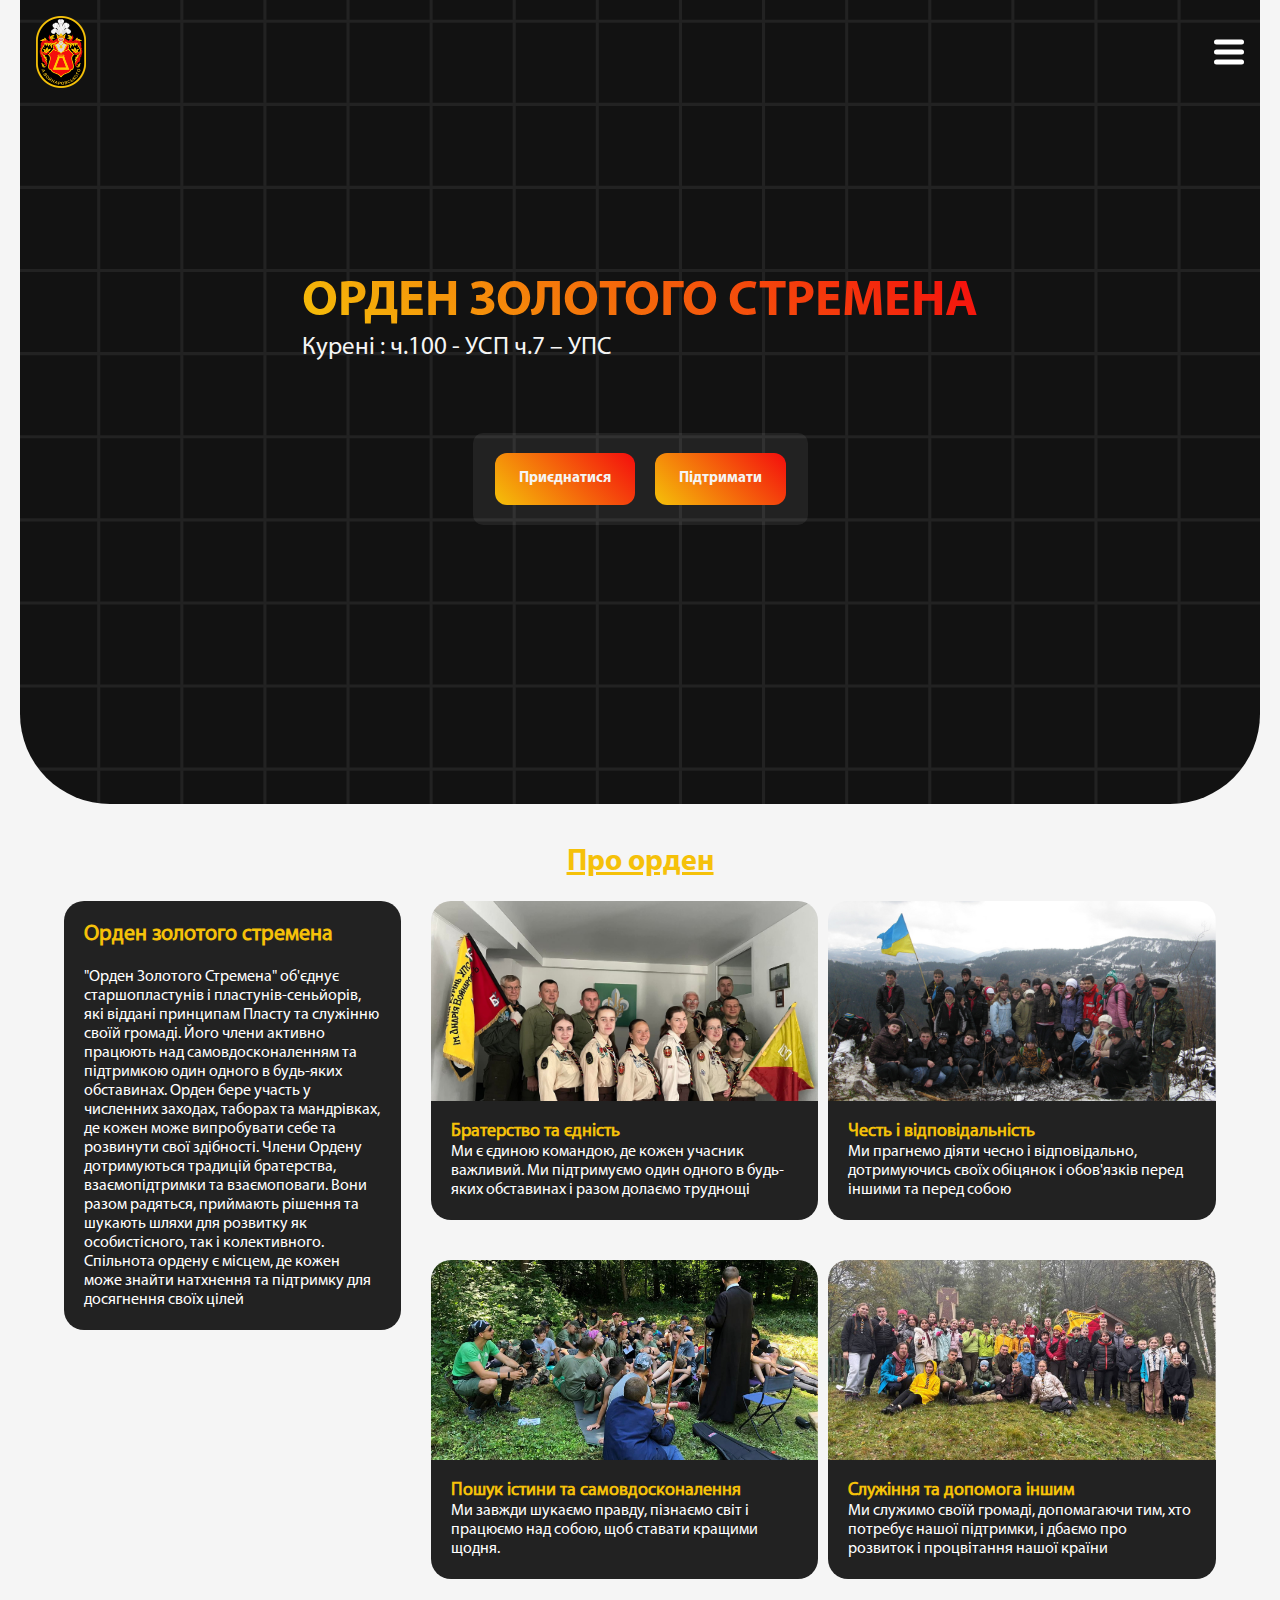
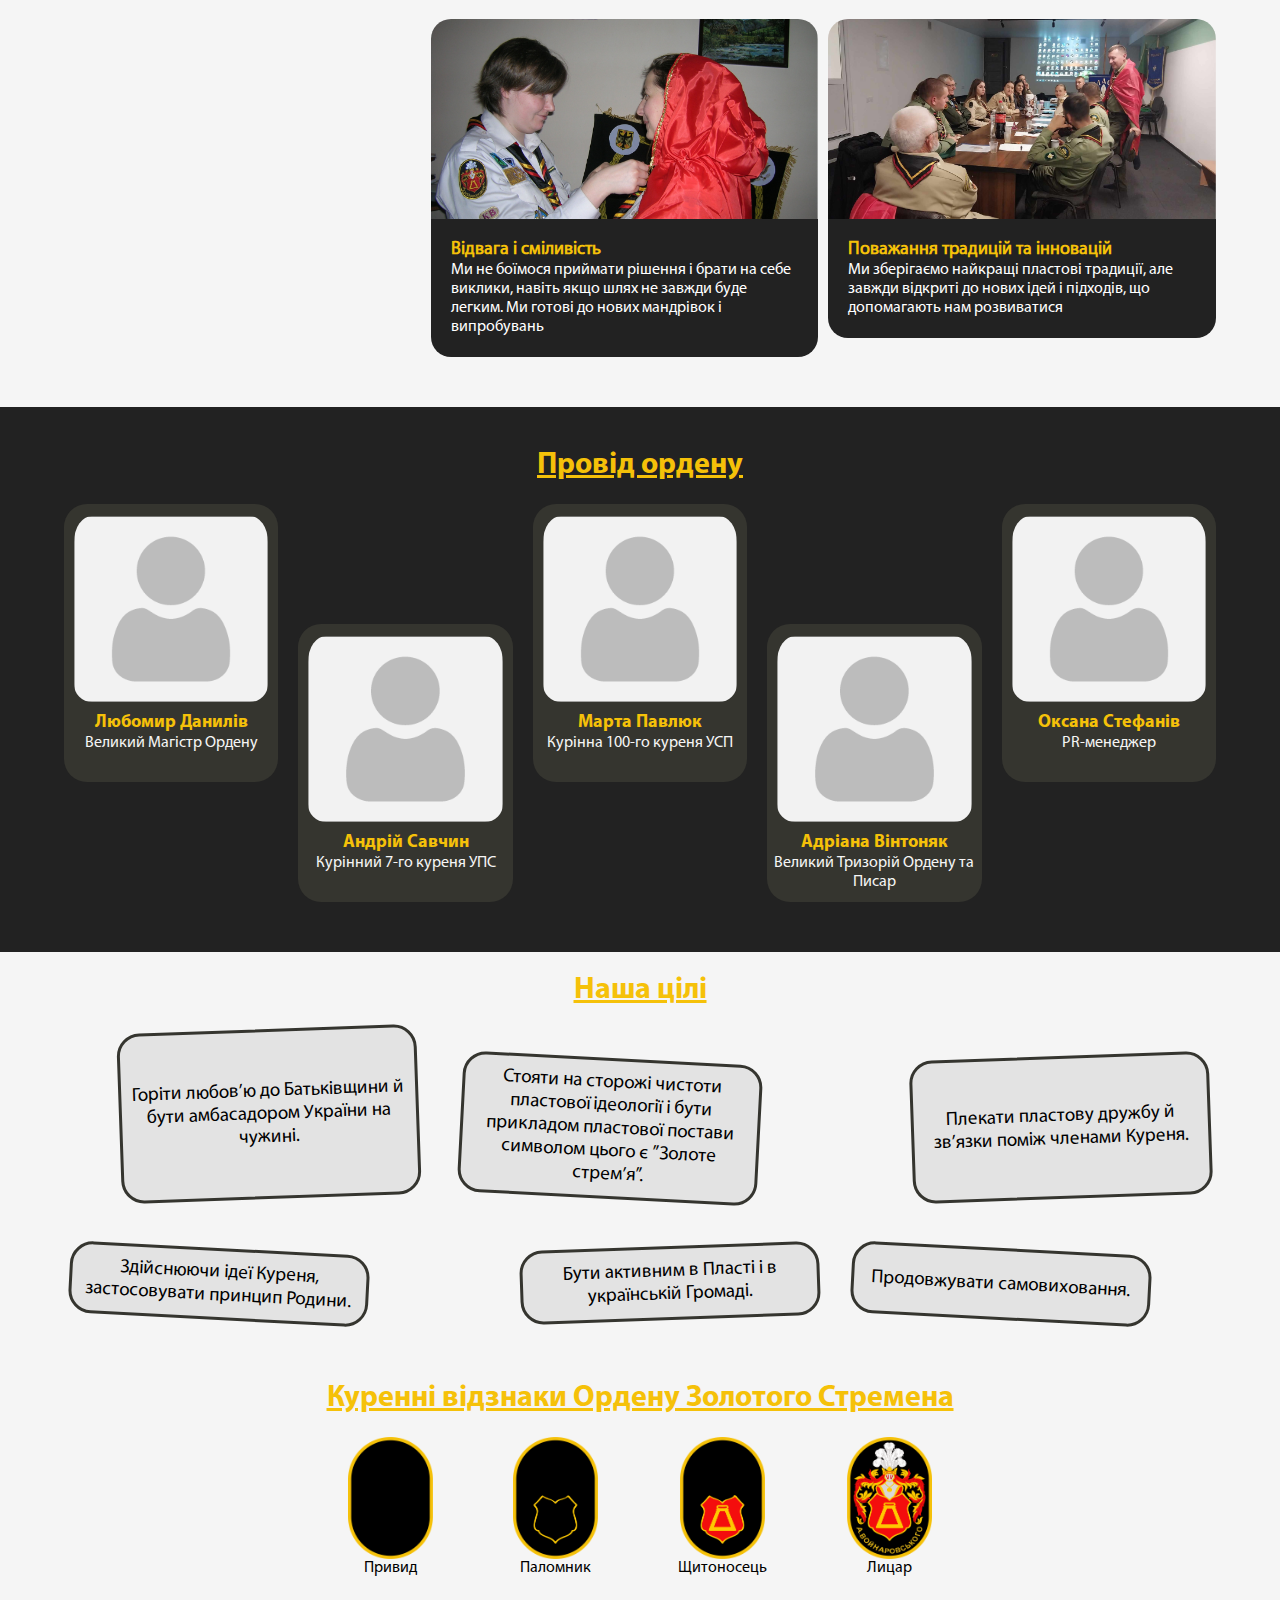
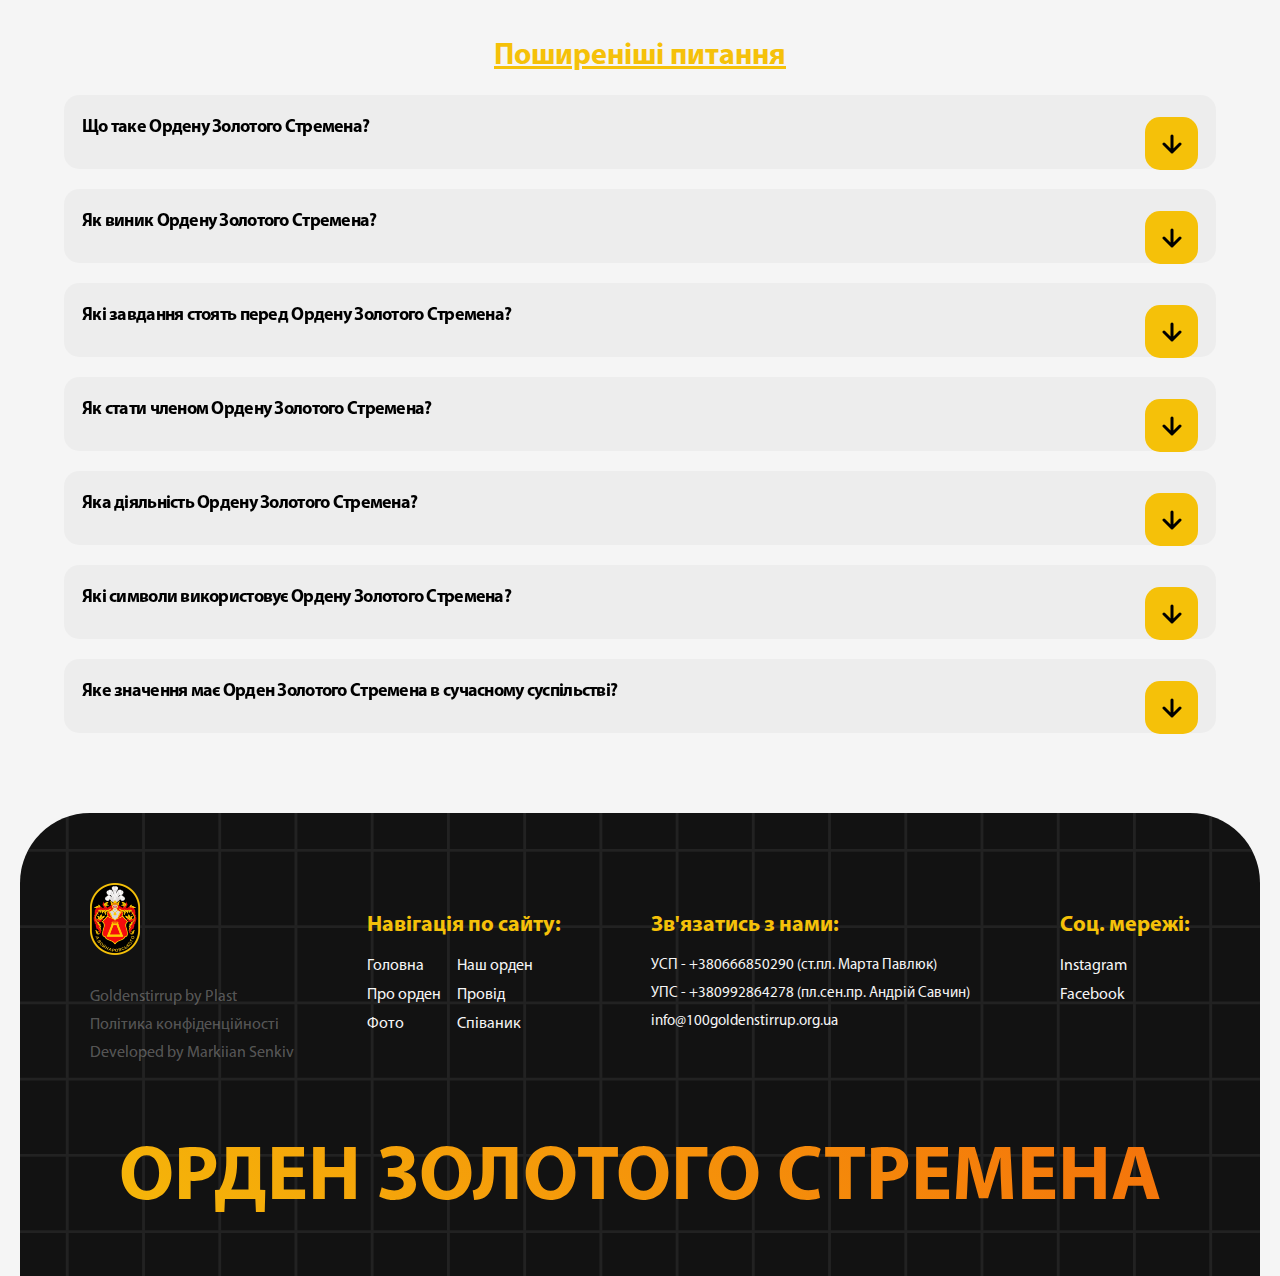
==== index.html @ e7a6d329 "update web" ====
<!DOCTYPE html>
<html lang="en">
  <head>
    <meta charset="UTF-8" />
    <meta name="viewport" content="width=device-width, initial-scale=1.0" />
    <title>100 Орден Золотого Стремена</title>
    <link rel="shortcut icon" href="./img/favicon.png" type="image/x-icon" />
    <link rel="stylesheet" href="./css/index.css" />
    <script src="https://code.jquery.com/jquery-3.6.0.min.js"></script>
    <link
      href="https://unpkg.com/boxicons@2.1.4/css/boxicons.min.css"
      rel="stylesheet"
    />
  </head>
  <body>
    <header class="header">
      <div class="header__off-screen-menu">
        <div class="header__menu">
          <div class="header__menu-left">
            <ul class="header__menu-list">
              <li class="header__menu-item">
                <a class="header__menu-link" href="#">Наш орден</a>
              </li>
              <li class="header__menu-item">
                <a class="header__menu-link" href="./index.html#proorden"
                  >Про орден</a
                >
              </li>
              <li class="header__menu-item">
                <a class="header__menu-link" href="./index.html#provid"
                  >Провід</a
                >
              </li>
            </ul>
          </div>
          <div class="header__menu-center">
            <ul class="header__menu-list">
              <li class="header__menu-item">
                <a class="header__menu-link" href="#">Фото</a>
              </li>
              <li class="header__menu-item">
                <a class="header__menu-link" href="./history.html">Наш патрон</a>
              </li>
            </ul>
          </div>
          <div class="header__menu-right">
            <ul class="header__menu-list">
              <li class="header__menu-item">
                <a class="header__menu-link" href="#">Документи</a>
              </li>
              <li class="header__menu-item">
                <a class="header__menu-link" href="#">Співаник</a>
              </li>
            </ul>
          </div>
        </div>
        <div class="header__bottom">
          <div class="header__socs">
            <a href="https://www.facebook.com/groups/189924784483205">
              <svg
                class="header__socs-icon"
                xmlns="http://www.w3.org/2000/svg"
                viewBox="0 0 50 50"
              >
                <defs>
                  <linearGradient
                    id="gradient"
                    x1="0%"
                    y1="0%"
                    x2="100%"
                    y2="100%"
                  >
                    <stop offset="0%" stop-color="#f40d0d" />
                    <stop offset="100%" stop-color="#f5c109" />
                  </linearGradient>
                </defs>
                <path
                  fill="url(#gradient)"
                  d="M25,3C12.85,3,3,12.85,3,25c0,11.03,8.125,20.137,18.712,21.728V30.831h-5.443v-5.783h5.443v-3.848 c0-6.371,3.104-9.168,8.399-9.168c2.536,0,3.877,0.188,4.512,0.274v5.048h-3.612c-2.248,0-3.033,2.131-3.033,4.533v3.161h6.588 l-0.894,5.783h-5.694v15.944C38.716,45.318,47,36.137,47,25C47,12.85,37.15,3,25,3z"
                />
              </svg>
            </a>
            <a href="https://www.instagram.com/orden_zolotoho_stremena/">
              <svg
                class="header__socs-icon"
                xmlns="http://www.w3.org/2000/svg"
                viewBox="0 0 50 50"
              >
                <defs>
                  <linearGradient
                    id="gradient"
                    x1="0%"
                    y1="0%"
                    x2="100%"
                    y2="100%"
                  >
                    <stop offset="0%" stop-color="#f40d0d" />
                    <stop offset="100%" stop-color="#f5c109" />
                  </linearGradient>
                </defs>
                <path
                  d="M 16 3 C 8.8324839 3 3 8.8324839 3 16 L 3 34 C 3 41.167516 8.8324839 47 16 47 L 34 47 C 41.167516 47 47 41.167516 47 34 L 47 16 C 47 8.8324839 41.167516 3 34 3 L 16 3 z M 16 5 L 34 5 C 40.086484 5 45 9.9135161 45 16 L 45 34 C 45 40.086484 40.086484 45 34 45 L 16 45 C 9.9135161 45 5 40.086484 5 34 L 5 16 C 5 9.9135161 9.9135161 5 16 5 z M 37 11 A 2 2 0 0 0 35 13 A 2 2 0 0 0 37 15 A 2 2 0 0 0 39 13 A 2 2 0 0 0 37 11 z M 25 14 C 18.936712 14 14 18.936712 14 25 C 14 31.063288 18.936712 36 25 36 C 31.063288 36 36 31.063288 36 25 C 36 18.936712 31.063288 14 25 14 z M 25 16 C 29.982407 16 34 20.017593 34 25 C 34 29.982407 29.982407 34 25 34 C 20.017593 34 16 29.982407 16 25 C 16 20.017593 20.017593 16 25 16 z"
                />
              </svg>
            </a>
          </div>
        </div>
      </div>
      <nav class="header__nav">
        <a href="./index.html">
          <img src="./img/logo.png" class="header__nav-logo" alt="Logo" />
        </a>
        <div class="header__nav-hamenu">
          <span></span>
          <span></span>
          <span></span>
        </div>
      </nav>
    </header>
    <main>
      <section class="popup">
        <div class="popup__box">
          <div class="popup__wrap">
            <p class="popup__title">
              Вітаємо на сайті Ордену Золотого Стремена!
            </p>
            <p class="popup__destitle">
              Долучайся до нашої спільноти, відкривай нові пригоди та зростай разом із нами!
            </p>
            <p class="popup__join">
              Хочеш приєднатися? Натисни кнопку нижче та стань частиною великої
              пластової родини!
            </p>
            <a
              class="popup__btn button"
              href="join.html"
              target="_blank"
              aria-label="Join me"
              >Приєднатися</a
            >
          </div>
          <div class="popup__clone">
            <img src="./img/icon-clone.svg" alt="Clone" />
          </div>
        </div>
      </section>
      <section class="intro container">
        <div class="intro__background">
          <div class="intro__container container__center">
            <div class="intro__ctg">
              <h1 class="intro__name">ОРДЕН ЗОЛОТОГО СТРЕМЕНА</h1>
              <p class="intro__destitle">Курені : ч.100 - УСП ч.7 – УПС</p>
              <div class="intro__cont-buttons">
                <div class="intro__buttons">
                  <a
                    class="intro__btn button"
                    href="join.html"
                    target="_blank"
                    aria-label="Join me"
                    >Приєднатися</a
                  >
                  <a
                    class="intro__btn button"
                    href=""
                    target="_blank"
                    aria-label="Support me"
                    >Підтримати</a
                  >
                </div>
              </div>
            </div>
          </div>
        </div>
      </section>
      <section class="details" id="proorden">
        <h2 class="details__title">Про орден</h2>
        <div class="details__container container__center">
          <div class="details__con-row">
            <div class="details__left">
              <div class="details__categories">
                <p class="details__categories-title">Орден золотого стремена</p>
                <p class="details__categories-desctrtion">
                  "Орден Золотого Стремена" об'єднує старшопластунів і
                  пластунів-сеньйорів, які віддані принципам Пласту та служінню
                  своїй громаді. Його члени активно працюють над
                  самовдосконаленням та підтримкою один одного в будь-яких
                  обставинах. Орден бере участь у численних заходах, таборах та
                  мандрівках, де кожен може випробувати себе та розвинути свої
                  здібності. Члени Ордену дотримуються традицій братерства,
                  взаємопідтримки та взаємоповаги. Вони разом радяться,
                  приймають рішення та шукають шляхи для розвитку як
                  особистісного, так і колективного. Спільнота ордену є місцем,
                  де кожен може знайти натхнення та підтримку для досягнення
                  своїх цілей
                </p>
              </div>
            </div>
            <div class="details__right">
              <div class="details__row">
                <div class="details__item">
                  <div class="details__thumb">
                    <img
                      class="details__img"
                      src="./img/img1.jpg"
                      alt="Plastunu"
                    />
                  </div>
                  <div class="details__down-content">
                    <p class="details__down-title">Братерство та єдність</p>
                    <p class="details__down-decstitle">
                      Ми є єдиною командою, де кожен учасник важливий. Ми
                      підтримуємо один одного в будь-яких обставинах і разом
                      долаємо труднощі
                    </p>
                  </div>
                </div>
                <div class="details__item">
                  <div class="details__thumb">
                    <img
                      class="details__img"
                      src="./img/img2.png"
                      alt="Plastunu"
                    />
                  </div>
                  <div class="details__down-content">
                    <p class="details__down-title">Честь і відповідальність</p>
                    <p class="details__down-decstitle">
                      Ми прагнемо діяти чесно і відповідально, дотримуючись
                      своїх обіцянок і обов'язків перед іншими та перед собою
                    </p>
                  </div>
                </div>
                <div class="details__item">
                  <div class="details__thumb">
                    <img
                      class="details__img"
                      src="./img/img3.png"
                      alt="Plastunu"
                    />
                  </div>
                  <div class="details__down-content">
                    <p class="details__down-title">
                      Пошук істини та самовдосконалення
                    </p>
                    <p class="details__down-decstitle">
                      Ми завжди шукаємо правду, пізнаємо світ і працюємо над
                      собою, щоб ставати кращими щодня.
                    </p>
                  </div>
                </div>
                <div class="details__item">
                  <div class="details__thumb">
                    <img
                      class="details__img"
                      src="./img/img6.png"
                      alt="Plastunu"
                    />
                  </div>
                  <div class="details__down-content">
                    <p class="details__down-title">
                      Служіння та допомога іншим
                    </p>
                    <p class="details__down-decstitle">
                      Ми служимо своїй громаді, допомагаючи тим, хто потребує
                      нашої підтримки, і дбаємо про розвиток і процвітання нашої
                      країни
                    </p>
                  </div>
                </div>
                <div class="details__item">
                  <div class="details__thumb">
                    <img
                      class="details__img"
                      src="./img/img5.png"
                      alt="Plastunu"
                    />
                  </div>
                  <div class="details__down-content">
                    <p class="details__down-title">Відвага і сміливість</p>
                    <p class="details__down-decstitle">
                      Ми не боїмося приймати рішення і брати на себе виклики,
                      навіть якщо шлях не завжди буде легким. Ми готові до нових
                      мандрівок і випробувань
                    </p>
                  </div>
                </div>
                <div class="details__item">
                  <div class="details__thumb">
                    <img
                      class="details__img"
                      src="./img/img4.png"
                      alt="Plastunu"
                    />
                  </div>
                  <div class="details__down-content">
                    <p class="details__down-title">
                      Поважання традицій та інновацій
                    </p>
                    <p class="details__down-decstitle">
                      Ми зберігаємо найкращі пластові традиції, але завжди
                      відкриті до нових ідей і підходів, що допомагають нам
                      розвиватися
                    </p>
                  </div>
                </div>
              </div>
            </div>
          </div>
        </div>
      </section>
      <section class="authors" id="provid">
        <h2 class="authors__title">Провід ордену</h2>
        <div class="authors__container container__center">
          <div class="authors__avart">
            <img
              class="authors__img"
              src="./img/user.png"
              alt="Authors Petro"
            />
            <p class="authors__name">Любомир Данилів</p>
            <p class="authors__wire">Великий Магістр Ордену</p>
          </div>
          <div class="authors__avart avart__lg">
            <img
              class="authors__img"
              src="./img/user.png"
              alt="Authors Anrii"
            />
            <p class="authors__name">Андрій Савчин</p>
            <p class="authors__wire">Курінний 7-го куреня УПС</p>
          </div>
          <div class="authors__avart">
            <img
              class="authors__img"
              src="./img/user.png"
              alt="Authors Petro"
            />
            <p class="authors__name">Марта Павлюк</p>
            <p class="authors__wire">Курінна 100-го куреня УСП</p>
          </div>

          <div class="authors__avart avart__lg">
            <img
              class="authors__img"
              src="./img/user.png"
              alt="Authors Petro"
            />
            <p class="authors__name">Адріана Вінтоняк</p>
            <p class="authors__wire">Великий Тризорій Ордену та Писар</p>
          </div>
          <div class="authors__avart">
            <img
              class="authors__img"
              src="./img/user.png"
              alt="Authors Petro"
            />
            <p class="authors__name">Оксана Стефанів</p>
            <p class="authors__wire">PR-менеджер</p>
          </div>
        </div>
      </section>
      <section class="way">
        <div class="way__container container__center">
          <h2 class="way__title">Наша цілі</h2>
          <div class="way__block">
            <div class="way__step way__step-1">
              <div class="way__text">
                Горіти любов’ю до Батьківщини й бути амбасадором України на
                чужині.
              </div>
            </div>
            <div class="way__step way__step-2">
              <div class="way__text">
                Стояти на сторожі чистоти пластової ідеології і бути прикладом
                пластової постави символом цього є ”Золоте стрем’я”.
              </div>
            </div>
            <div class="way__step way__step-3">
              <div class="way__text">
                Плекати пластову дружбу й зв’язки поміж членами Куреня.
              </div>
            </div>
            <div class="way__step way__step-4">
              <div class="way__text">
                Здійснюючи ідеї Куреня, застосовувати принцип Родини.
              </div>
            </div>
            <div class="way__step way__step-5">
              <div class="way__text">
                Бути активним в Пласті і в українській Громаді.
              </div>
            </div>
            <div class="way__step way__step-6">
              <div class="way__text">Продовжувати самовиховання.</div>
            </div>
          </div>
        </div>
      </section>
      <section class="pravul">
        <div class="pravul__container container">
          <h2 class="pravul__title">
            Куренні відзнаки Ордену Золотого Стремена
          </h2>
          <div class="pravul__top">
            <div class="pravul__cfg">
              <img
                class="pravul__img"
                src="./img/favicon1.png"
                alt="Fachion Pravul 1"
              />
              <p class="pravul__destitle">Привид</p>
            </div>
            <div class="pravul__cfg">
              <img
                class="pravul__img"
                src="./img/favicon2.png"
                alt="Fachion Pravul 2"
              />
              <p class="pravul__destitle">Паломник</p>
            </div>
            <div class="pravul__cfg">
              <img
                class="pravul__img"
                src="./img/favicon3.png"
                alt="Fachion Pravul 3"
              />
              <p class="pravul__destitle">Щитоносець</p>
            </div>
            <div class="pravul__cfg">
              <img
                class="pravul__img"
                src="./img/logo.png"
                alt="Fachion Pravul 4"
              />
              <p class="pravul__destitle">Лицар</p>
            </div>
          </div>
        </div>
      </section>
      <section class="faq container__center">
        <h2 class="faq_title">Поширеніші питання</h2>
        <div class="faq__container">
          <div class="faq__item">
            <div class="faq__item-question js-faq">
              Що таке Ордену Золотого Стремена?
            </div>
            <div class="faq__item-answer">
              Орден Золотого Стремена – це частина організації «Пласт», що
              об’єднує хлопців і дівчат із певними цілями та ідеалами. Курінь є
              своєрідною групою в рамках Пласту, орієнтованою на підтримку
              честі, служіння, розвитку молоді та патріотизму.
            </div>
          </div>
          <div class="faq__item">
            <div class="faq__item-question js-faq">
              Як виник Ордену Золотого Стремена?
            </div>
            <div class="faq__item-answer">
              Орден Золотого Стремена був заснований як частина українського
              пластового руху для забезпечення морального і фізичного розвитку
              молоді та виховання у них патріотичних почуттів. Його діяльність
              була зосереджена на підтримці духовних та фізичних принципів,
              важливих для української нації.
              <br />7-ий курінь УПС був заснований у Німеччині, а 100-ий курінь
              УСП – в Австралії, що свідчить про широку географію діяльності
              Ордену та його внесок у розвиток української молоді в діаспорі.
            </div>
          </div>
          <div class="faq__item">
            <div class="faq__item-question js-faq">
              Які завдання стоять перед Ордену Золотого Стремена?
            </div>
            <div class="faq__item-answer">
              Основними завданнями є виховання молоді в дусі патріотизму,
              моральних принципів, фізичної підготовки, а також надання молодим
              людям можливості для участі в національних та соціальних проектах.
            </div>
          </div>
          <div class="faq__item">
            <div class="faq__item-question js-faq">
              Як стати членом Ордену Золотого Стремена?
            </div>
            <div class="faq__item-answer">
              Щоб стати частиною нашої спільноти, подай заяву на вступ та свій
              життєпис, після чого тобі буде призначено Тітку/Дядька з числа
              повноправних членів, який допоможе розібратися у всіх питаннях. Ти
              отримаєш правильник Куреня — прочитай його уважно. Познайомся з
              усіма членами Куреня в Україні та, за можливості, за кордоном.
              Пам'ятай, що на момент вступу ти повинен мати ступінь дійсного
              члена Пласту, хоча представники новостворених осередків можуть
              бути винятком.
            </div>
          </div>
          <div class="faq__item">
            <div class="faq__item-question js-faq">
              Яка діяльність Ордену Золотого Стремена?
            </div>
            <div class="faq__item-answer">
              Орден активно займається проведенням різноманітних виховних
              заходів, таборів, навчальних програм і патріотичних акцій. Це
              включає спортивні змагання, культурні заходи, екологічні та
              волонтерські проекти.
            </div>
          </div>
          <div class="faq__item">
            <div class="faq__item-question js-faq">
              Які символи використовує Ордену Золотого Стремена?
            </div>
            <div class="faq__item-answer">
              Символами є Золоте Стремено, яке символізує шлях до честі, а також
              герб куреня, що може бути варіативним залежно від підрозділу або
              місцевої групи.
            </div>
          </div>
          <div class="faq__item">
            <div class="faq__item-question js-faq">
              Яке значення має Орден Золотого Стремена в сучасному суспільстві?
            </div>
            <div class="faq__item-answer">
              Орден Золотого Стремена має значення як символ служіння своїй
              країні, патріотизму та відданості справам розвитку національної
              ідентичності та моральності. Він є частиною ширшого руху виховання
              молоді на основі духовних та патріотичних цінностей.
            </div>
          </div>
        </div>
      </section>
    </main>
    <footer class="footer container">
      <div class="footer__container">
        <div class="footer__block">
          <img src="./img/logo.png" class="footer__logo" alt="Logo Orden" />
          <div class="footer__list">
            <div class="footer__column">
              <div class="footer__title">Навігація по сайту:</div>
              <div class="footer__menu">
                <ul class="footer__menu-list">
                  <li class="footer__menu-item">
                    <a href aria-current="page" class="footer__text">Головна</a>
                  </li>
                  <li class="footer__menu-item">
                    <a href aria-current="page" class="footer__text"
                      >Наш орден</a
                    >
                  </li>
                  <li class="footer__menu-item">
                    <a href aria-current="page" class="footer__text"
                      >Про орден</a
                    >
                  </li>
                  <li class="footer__menu-item">
                    <a href aria-current="page" class="footer__text">Провід</a>
                  </li>
                  <li class="footer__menu-item">
                    <a href aria-current="page" class="footer__text">Фото</a>
                  </li>
                  <li class="footer__menu-item">
                    <a href aria-current="page" class="footer__text"
                      >Співаник</a
                    >
                  </li>
                </ul>
              </div>
            </div>
            <div class="footer__column">
              <div class="footer__title">Зв'язатись з нами:</div>
              <div class="footer__connect">
                <a href="" class="footer__info"
                  >УСП - +380666850290 (ст.пл. Марта Павлюк)</a
                >
                <a href="" class="footer__info"
                  >УПС - +380992864278 (пл.сен.пр. Андрій Савчин)</a
                >
                <a href="" class="footer__info">info@100goldenstirrup.org.ua</a>
              </div>
            </div>
            <div class="footer__column">
              <div class="footer__title">Соц. мережі:</div>
              <div class="footer__social">
                <a href="https://www.instagram.com/orden_zolotoho_stremena/" class="footer__socs">Instagram</a>
                <a href="https://www.facebook.com/groups/189924784483205" class="footer__socs">Facebook</a>
              </div>
            </div>
          </div>
          <div class="footer__copyright">
            <span>Goldenstirrup by Plast</span>
            <a href="#" target="_blank" class="footer__text"
              >Політика конфіденційності</a
            >
            <div class="footer__dev">
              <a href="#" target="_blank" class="footer__text"
                >Developed by Markiian Senkiv</a
              >
            </div>
          </div>
          <a href="#" class="footer__word">Орден золотого стремена</a>
        </div>
      </div>
    </footer>
    <script src="./js/burger-menu.js"></script>
    <script src="./js/index.js"></script>
  </body>
</html>
---- css/index.css ----
@import "./global.css";
@import "./global.header.css";
@import "./global.main.index.css";
@import "./global.footer.css";
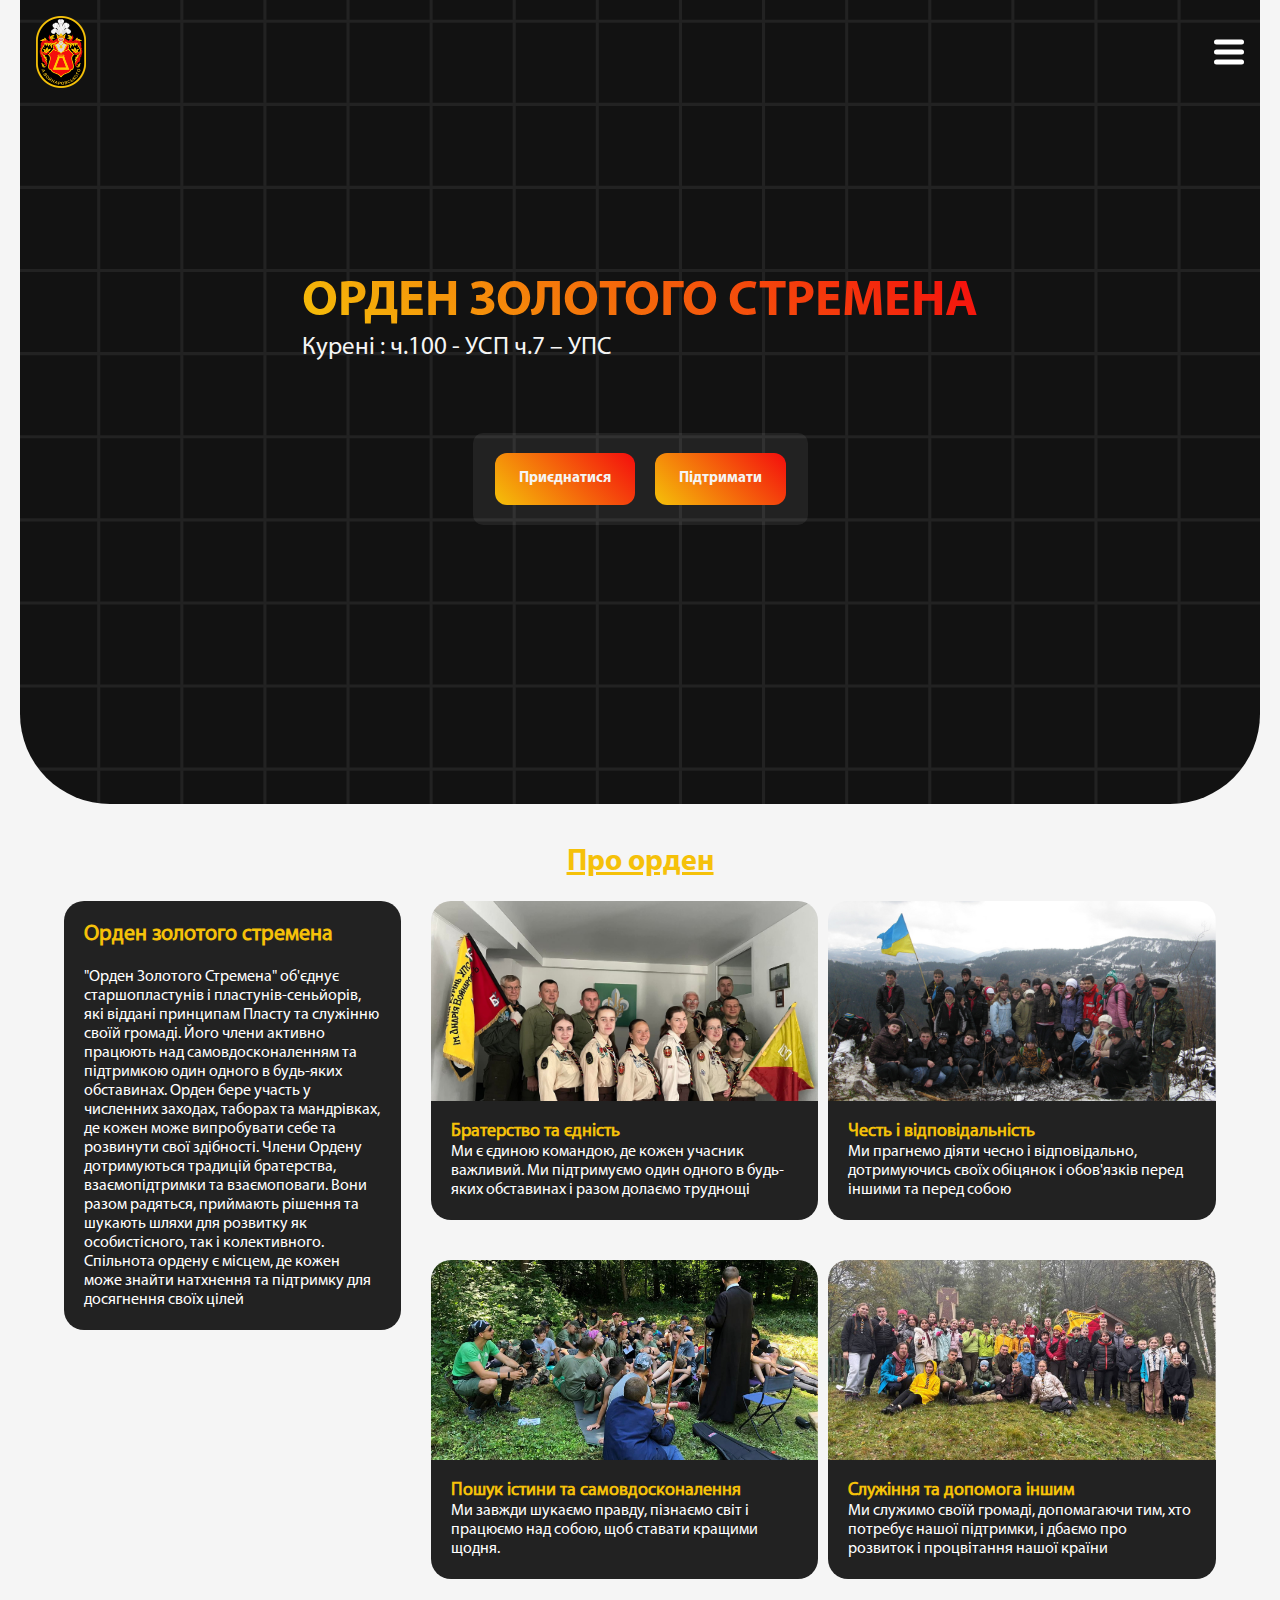
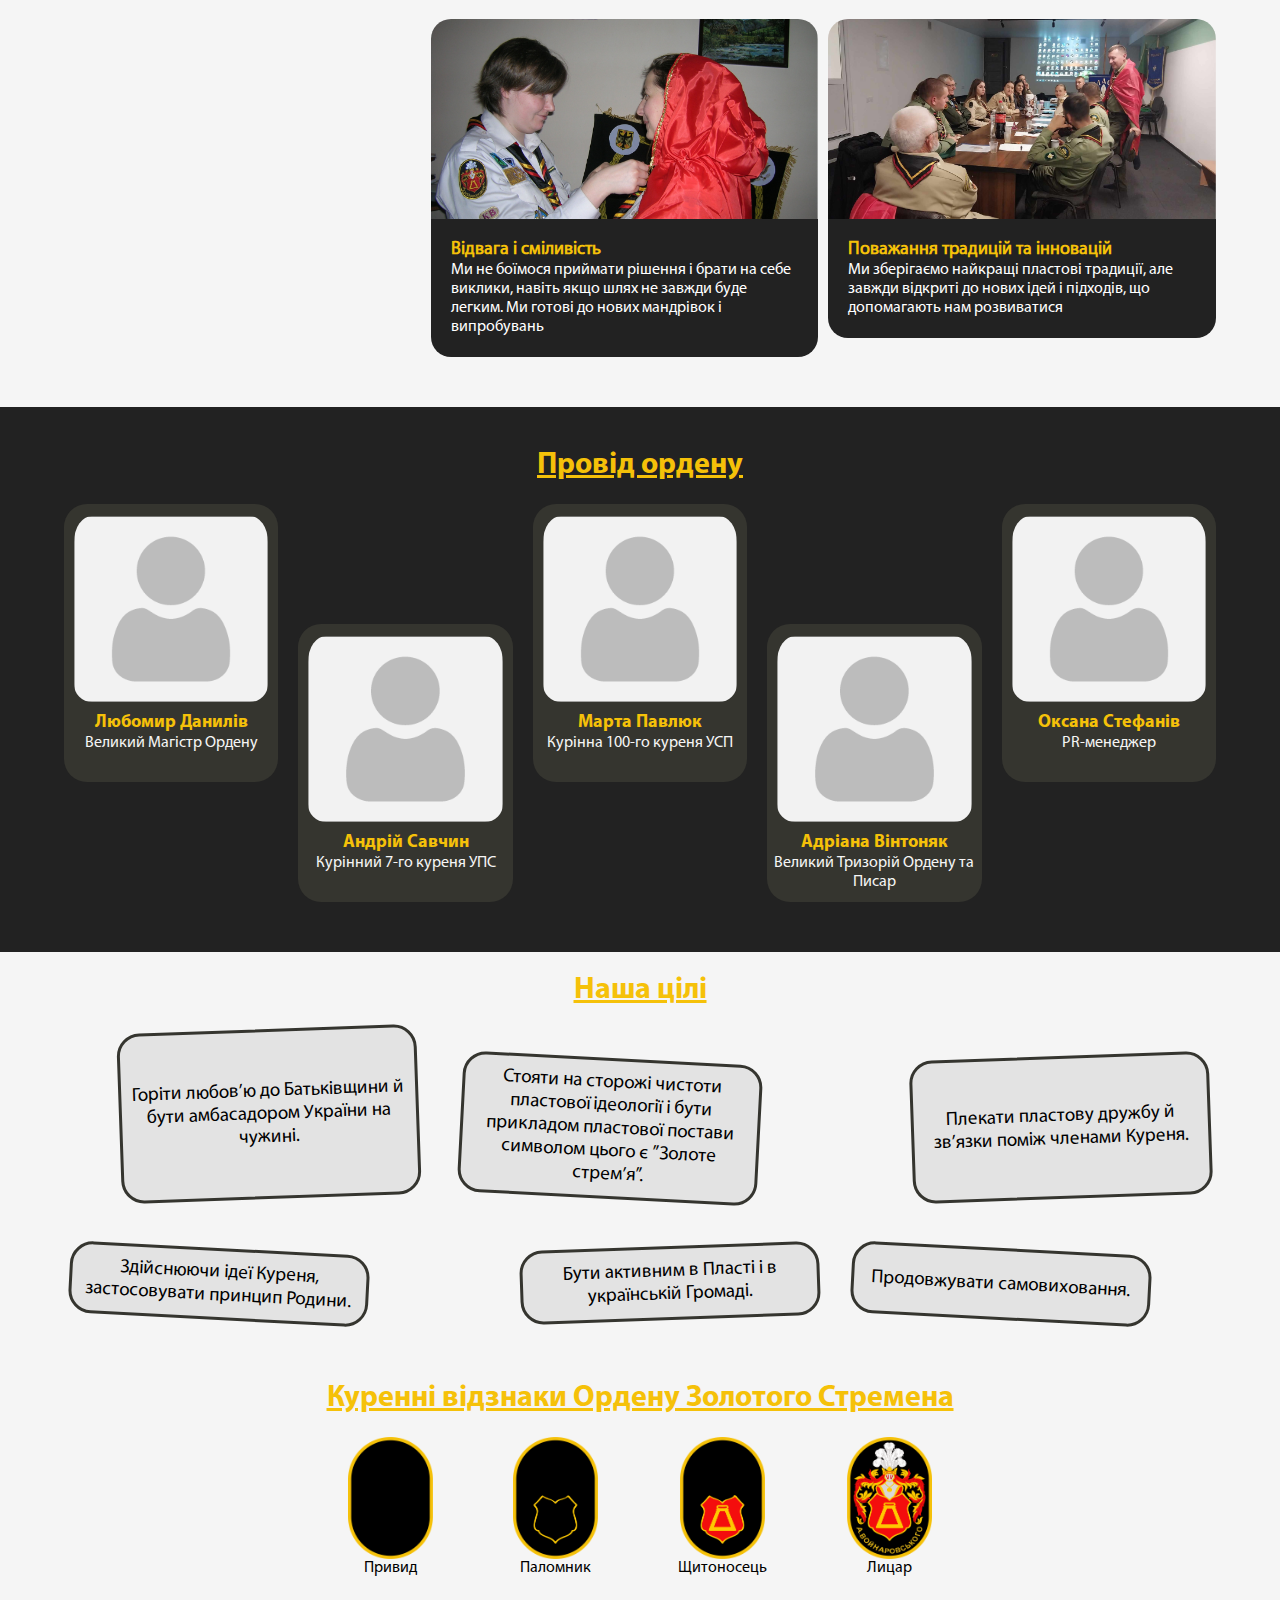
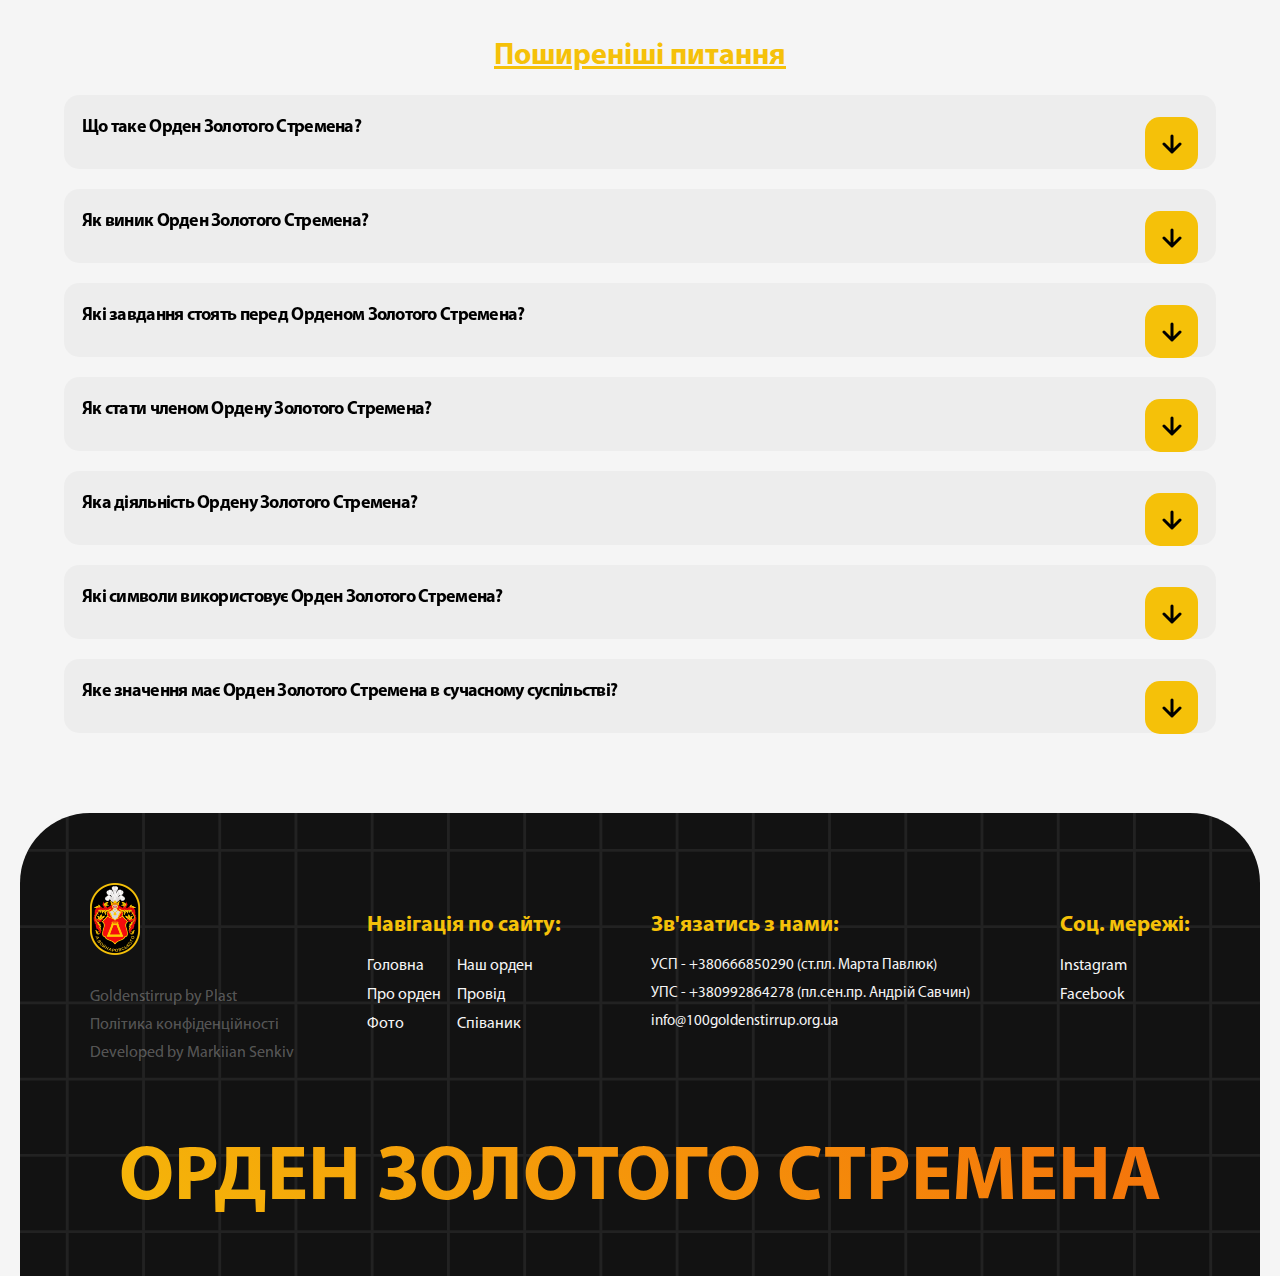
==== commit f3821d49: "renamed title" ====
--- a/index.html
+++ b/index.html
@@ -442,7 +442,7 @@
         <div class="faq__container">
           <div class="faq__item">
             <div class="faq__item-question js-faq">
-              Що таке Ордену Золотого Стремена?
+              Що таке Орден Золотого Стремена?
             </div>
             <div class="faq__item-answer">
               Орден Золотого Стремена – це частина організації «Пласт», що
@@ -453,7 +453,7 @@
           </div>
           <div class="faq__item">
             <div class="faq__item-question js-faq">
-              Як виник Ордену Золотого Стремена?
+              Як виник Орден Золотого Стремена?
             </div>
             <div class="faq__item-answer">
               Орден Золотого Стремена був заснований як частина українського
@@ -468,7 +468,7 @@
           </div>
           <div class="faq__item">
             <div class="faq__item-question js-faq">
-              Які завдання стоять перед Ордену Золотого Стремена?
+              Які завдання стоять перед Орденом Золотого Стремена?
             </div>
             <div class="faq__item-answer">
               Основними завданнями є виховання молоді в дусі патріотизму,
@@ -504,7 +504,7 @@
           </div>
           <div class="faq__item">
             <div class="faq__item-question js-faq">
-              Які символи використовує Ордену Золотого Стремена?
+              Які символи використовує Орден Золотого Стремена?
             </div>
             <div class="faq__item-answer">
               Символами є Золоте Стремено, яке символізує шлях до честі, а також
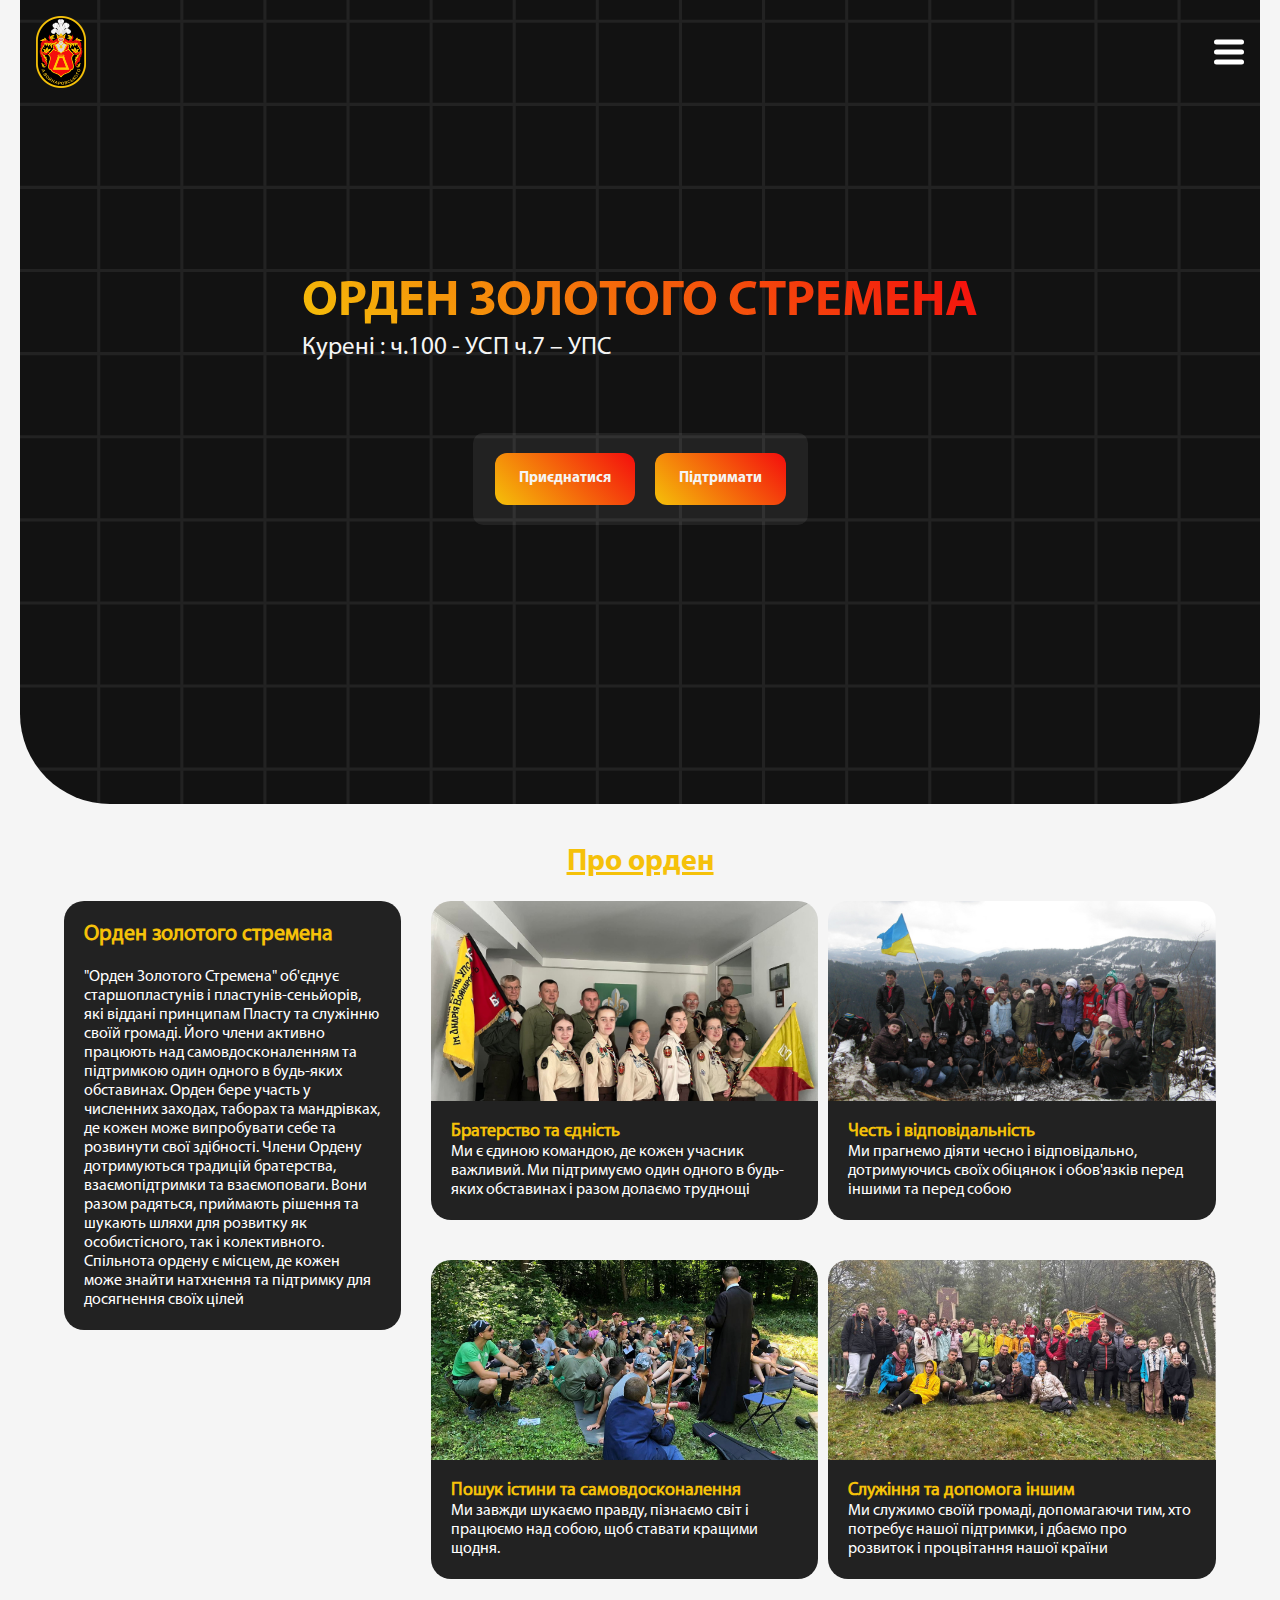
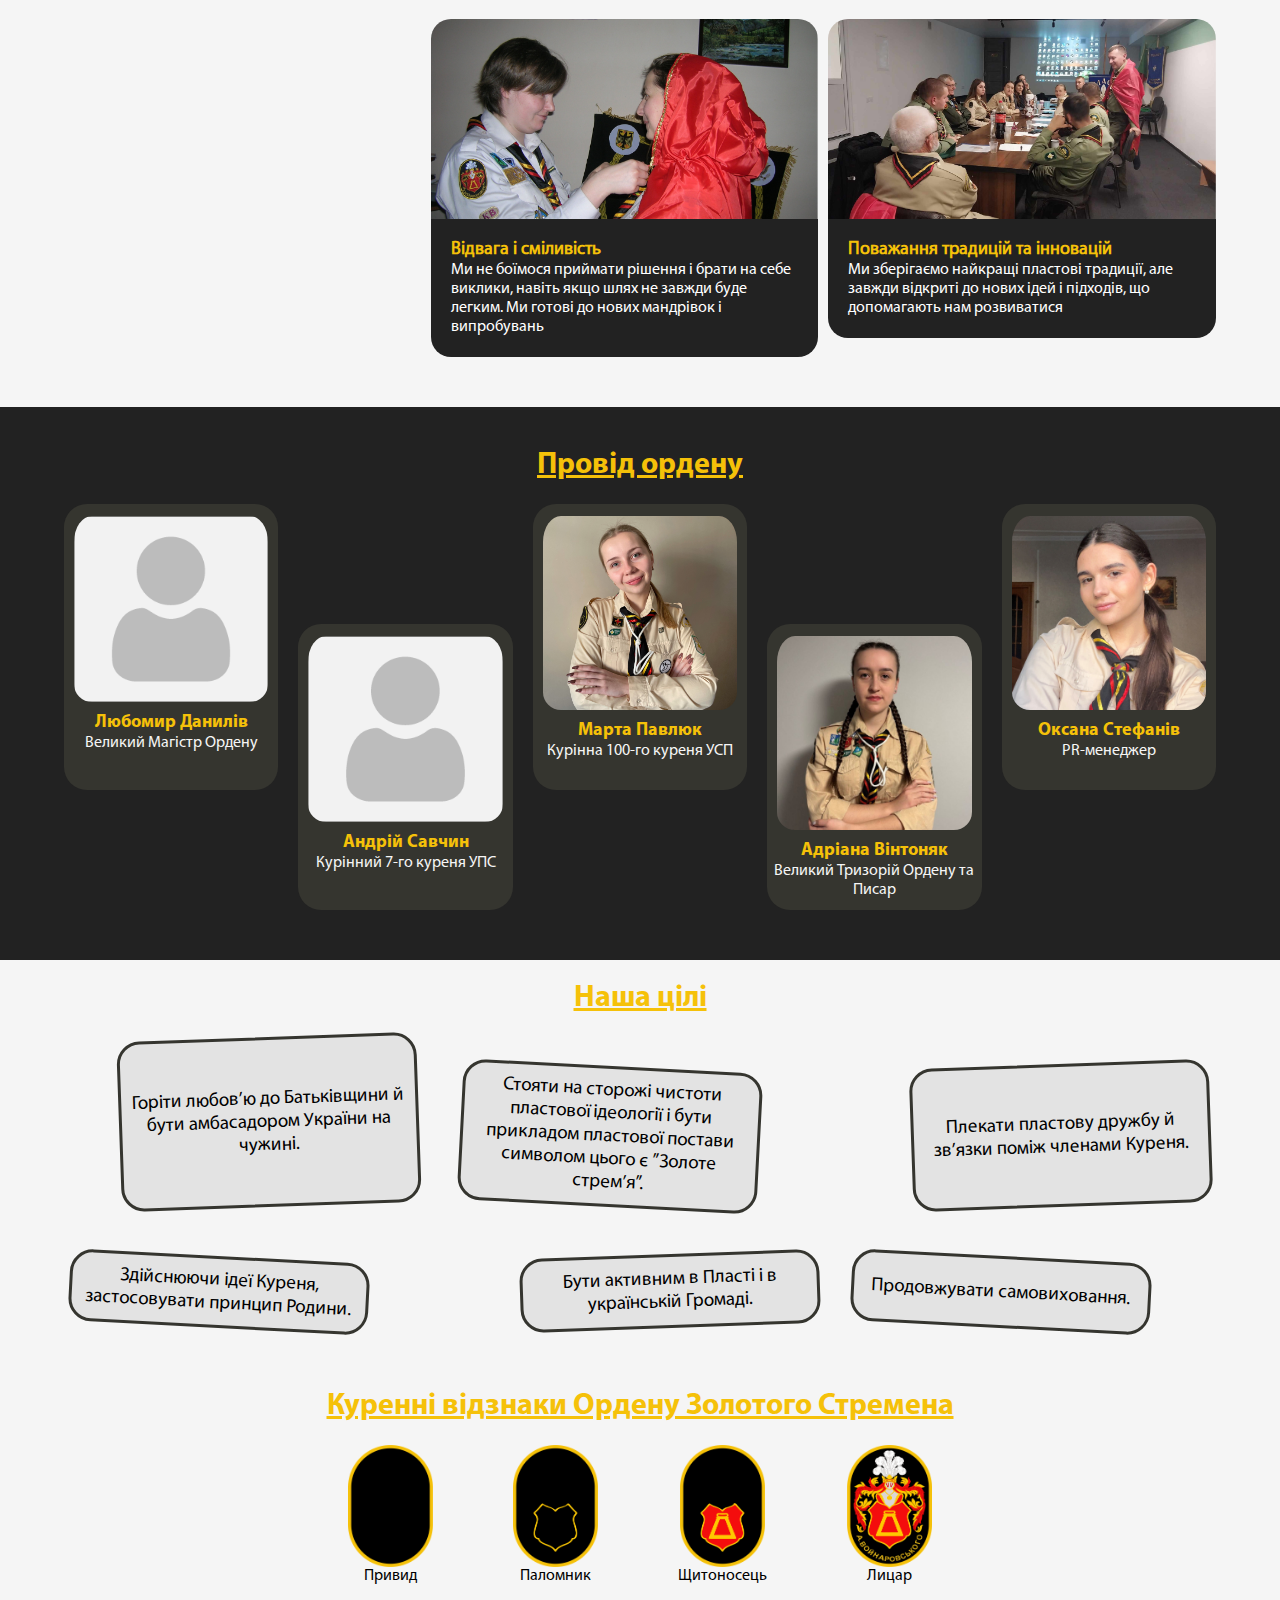
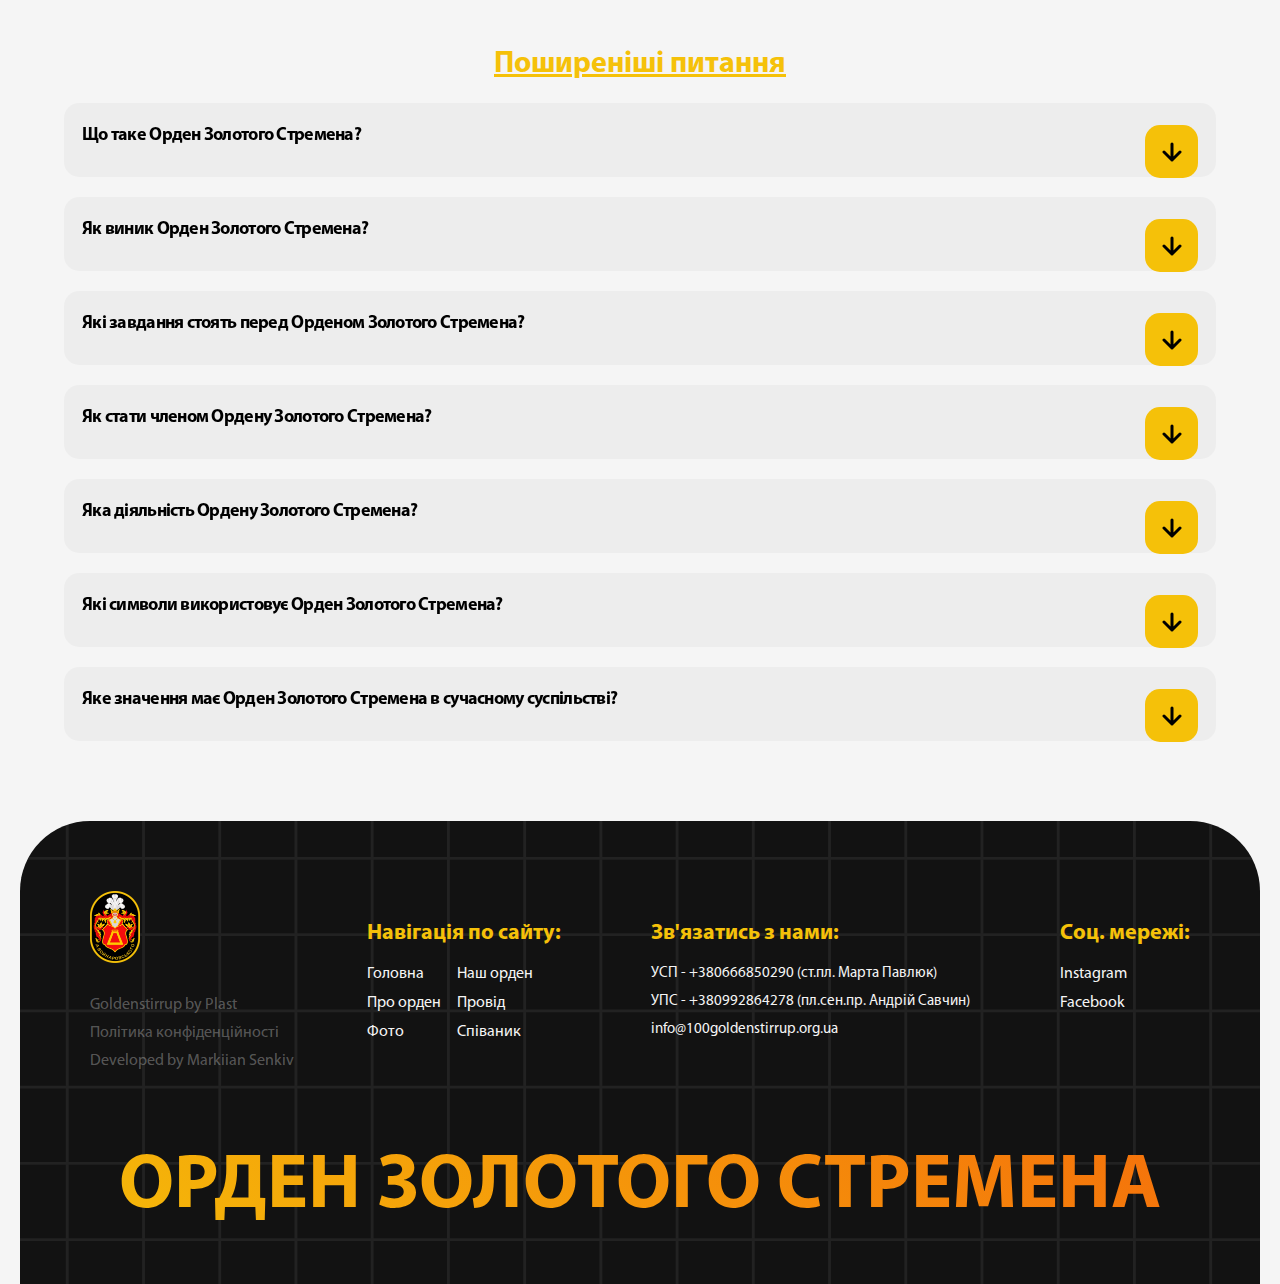
==== commit 2c37a014: "uptade photo autors" ====
--- a/index.html
+++ b/index.html
@@ -46,7 +46,7 @@
           <div class="header__menu-right">
             <ul class="header__menu-list">
               <li class="header__menu-item">
-                <a class="header__menu-link" href="#">Документи</a>
+                <a class="header__menu-link" href="#">Звитягу</a>
               </li>
               <li class="header__menu-item">
                 <a class="header__menu-link" href="#">Співаник</a>
@@ -332,8 +332,8 @@
           <div class="authors__avart">
             <img
               class="authors__img"
-              src="./img/user.png"
-              alt="Authors Petro"
+              src="./img/port-marta.jpeg"
+              alt="Authors Marta"
             />
             <p class="authors__name">Марта Павлюк</p>
             <p class="authors__wire">Курінна 100-го куреня УСП</p>
@@ -342,8 +342,8 @@
           <div class="authors__avart avart__lg">
             <img
               class="authors__img"
-              src="./img/user.png"
-              alt="Authors Petro"
+              src="./img/port-adriana.jpg"
+              alt="Authors Andriana"
             />
             <p class="authors__name">Адріана Вінтоняк</p>
             <p class="authors__wire">Великий Тризорій Ордену та Писар</p>
@@ -351,8 +351,8 @@
           <div class="authors__avart">
             <img
               class="authors__img"
-              src="./img/user.png"
-              alt="Authors Petro"
+              src="./img/port-oksana.jpeg"
+              alt="Authors Oksana"
             />
             <p class="authors__name">Оксана Стефанів</p>
             <p class="authors__wire">PR-менеджер</p>
@@ -565,10 +565,10 @@
             <div class="footer__column">
               <div class="footer__title">Зв'язатись з нами:</div>
               <div class="footer__connect">
-                <a href="" class="footer__info"
+                <a href="tel:+380666850290" class="footer__info"
                   >УСП - +380666850290 (ст.пл. Марта Павлюк)</a
                 >
-                <a href="" class="footer__info"
+                <a href="tel:+380992864278" class="footer__info"
                   >УПС - +380992864278 (пл.сен.пр. Андрій Савчин)</a
                 >
                 <a href="" class="footer__info">info@100goldenstirrup.org.ua</a>
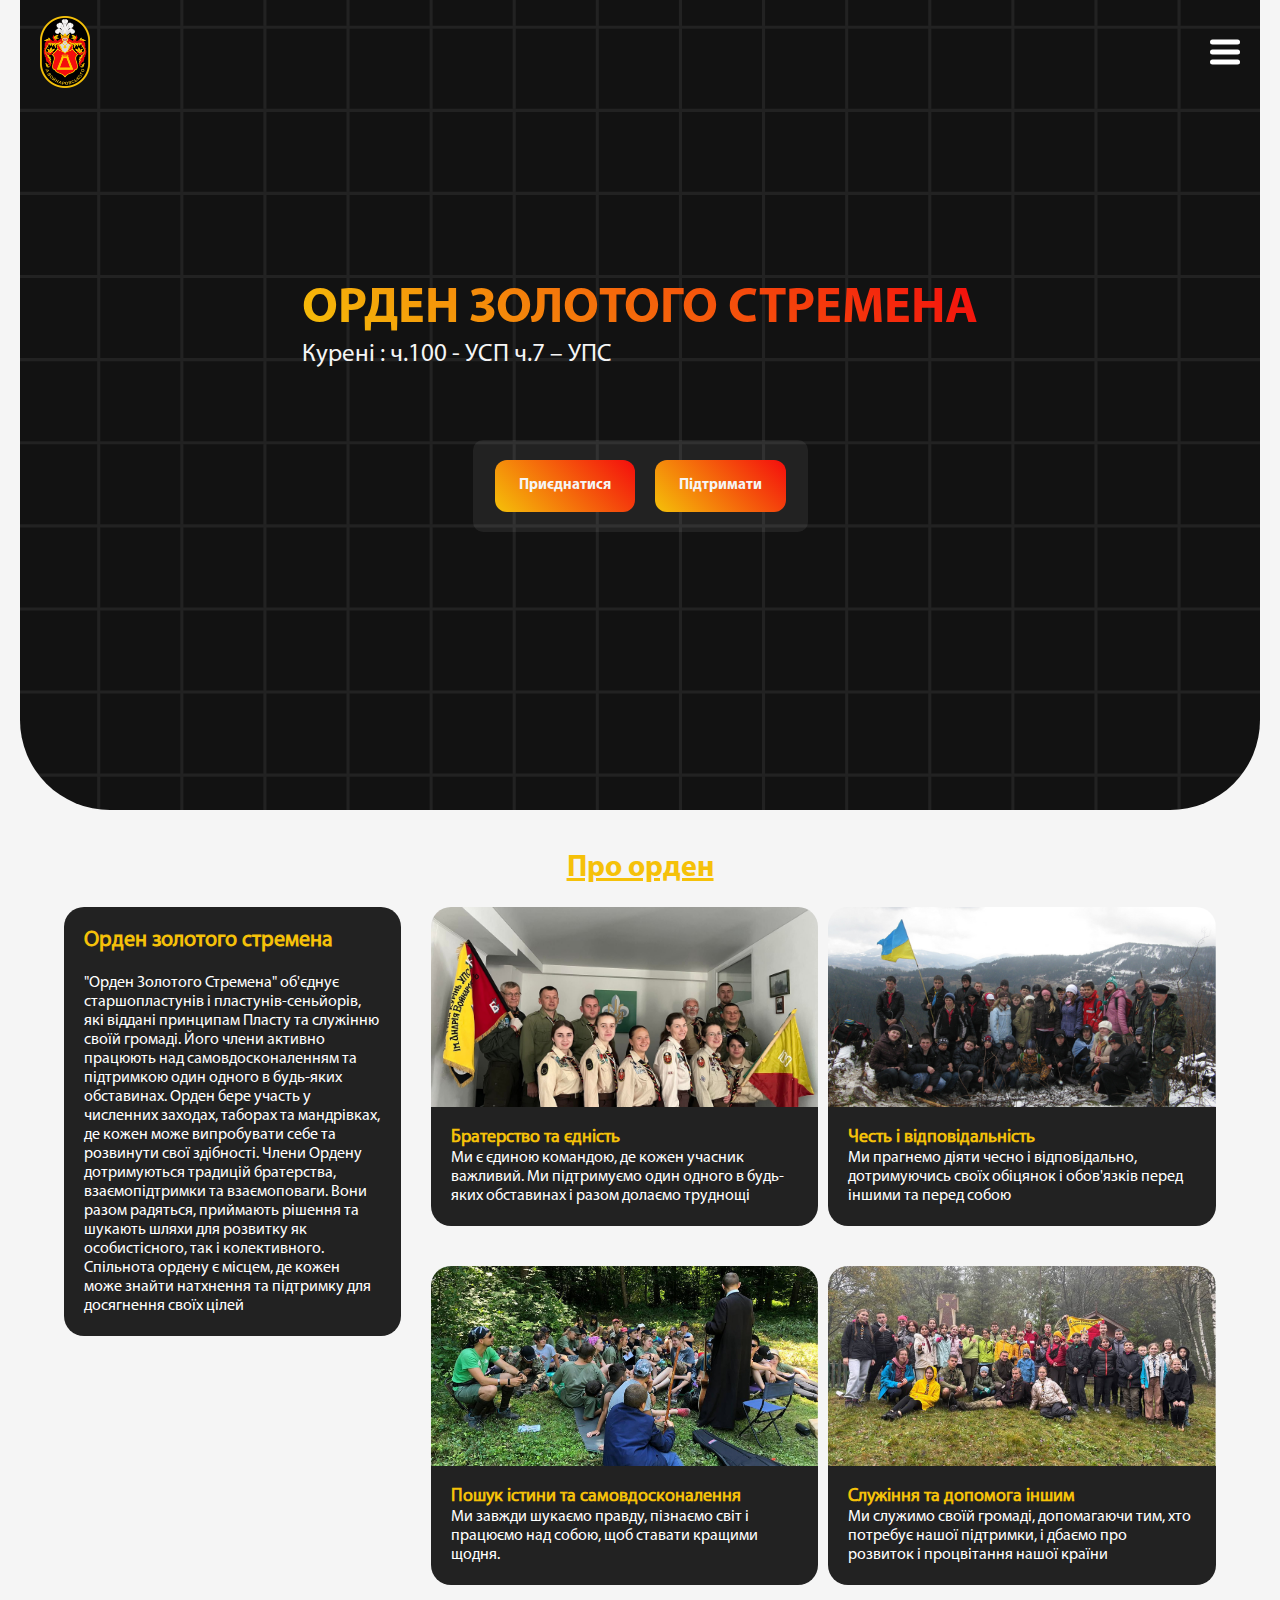
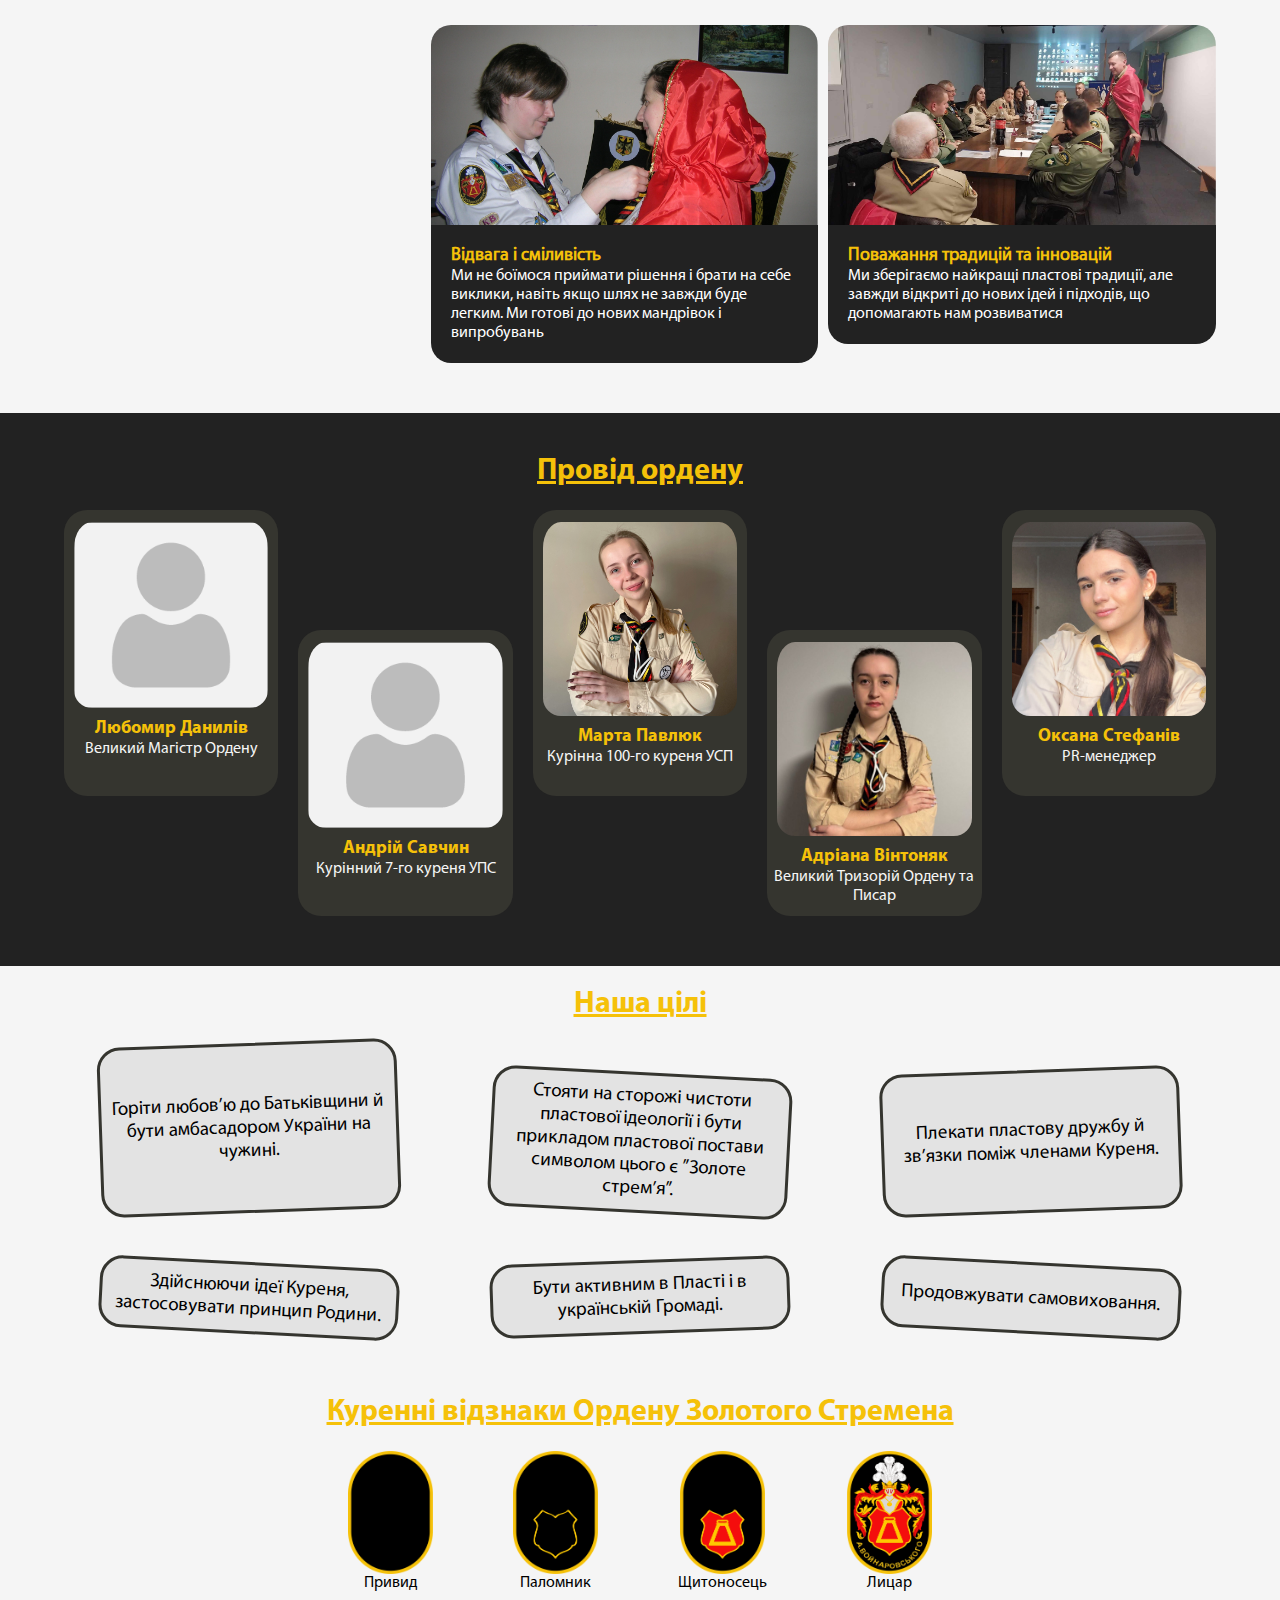
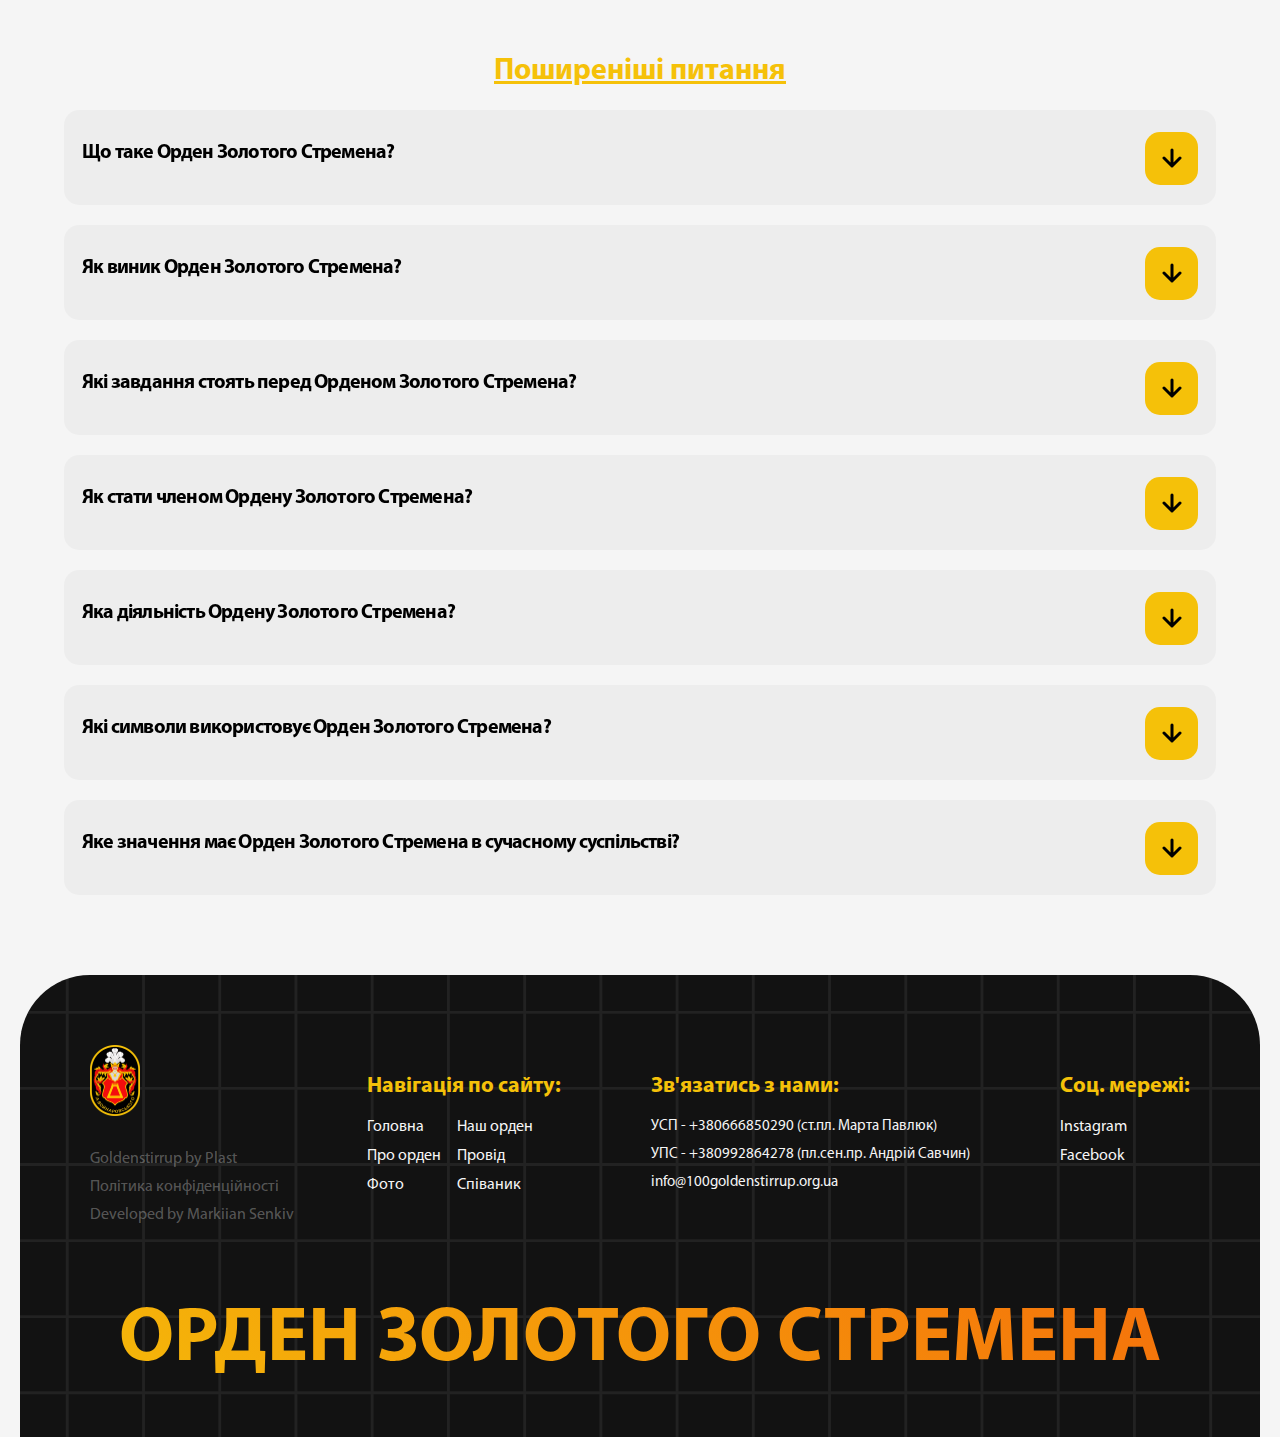
==== commit f4a47edd: "uptade web" ====
--- a/index.html
+++ b/index.html
@@ -36,10 +36,12 @@
           <div class="header__menu-center">
             <ul class="header__menu-list">
               <li class="header__menu-item">
-                <a class="header__menu-link" href="#">Фото</a>
+                <a class="header__menu-link" href="./photo.html">Фото</a>
               </li>
               <li class="header__menu-item">
-                <a class="header__menu-link" href="./history.html">Наш патрон</a>
+                <a class="header__menu-link" href="./history.html"
+                  >Наш патрон</a
+                >
               </li>
             </ul>
           </div>
@@ -106,7 +108,7 @@
           </div>
         </div>
       </div>
-      <nav class="header__nav">
+      <nav class="header__nav transparent">
         <a href="./index.html">
           <img src="./img/logo.png" class="header__nav-logo" alt="Logo" />
         </a>
@@ -125,7 +127,8 @@
               Вітаємо на сайті Ордену Золотого Стремена!
             </p>
             <p class="popup__destitle">
-              Долучайся до нашої спільноти, відкривай нові пригоди та зростай разом із нами!
+              Долучайся до нашої спільноти, відкривай нові пригоди та зростай
+              разом із нами!
             </p>
             <p class="popup__join">
               Хочеш приєднатися? Натисни кнопку нижче та стань частиною великої
@@ -577,8 +580,16 @@
             <div class="footer__column">
               <div class="footer__title">Соц. мережі:</div>
               <div class="footer__social">
-                <a href="https://www.instagram.com/orden_zolotoho_stremena/" class="footer__socs">Instagram</a>
-                <a href="https://www.facebook.com/groups/189924784483205" class="footer__socs">Facebook</a>
+                <a
+                  href="https://www.instagram.com/orden_zolotoho_stremena/"
+                  class="footer__socs"
+                  >Instagram</a
+                >
+                <a
+                  href="https://www.facebook.com/groups/189924784483205"
+                  class="footer__socs"
+                  >Facebook</a
+                >
               </div>
             </div>
           </div>
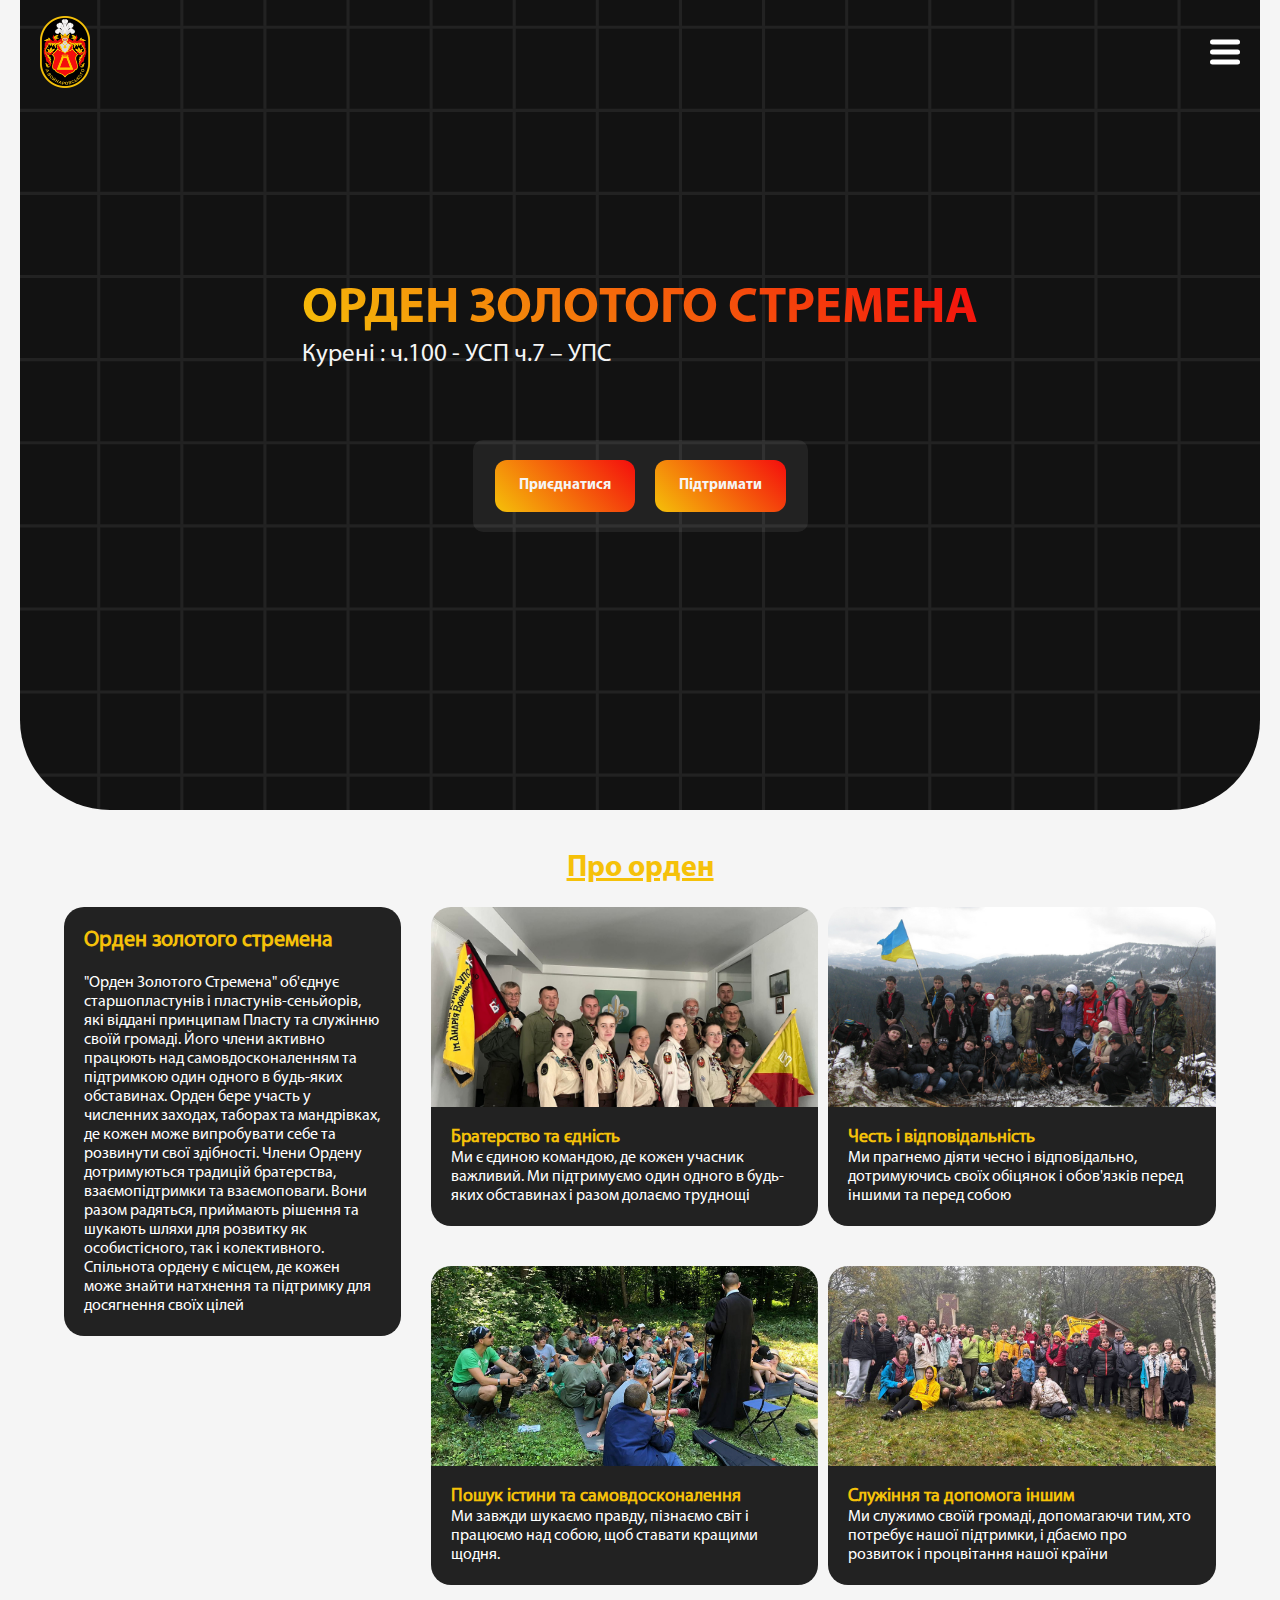
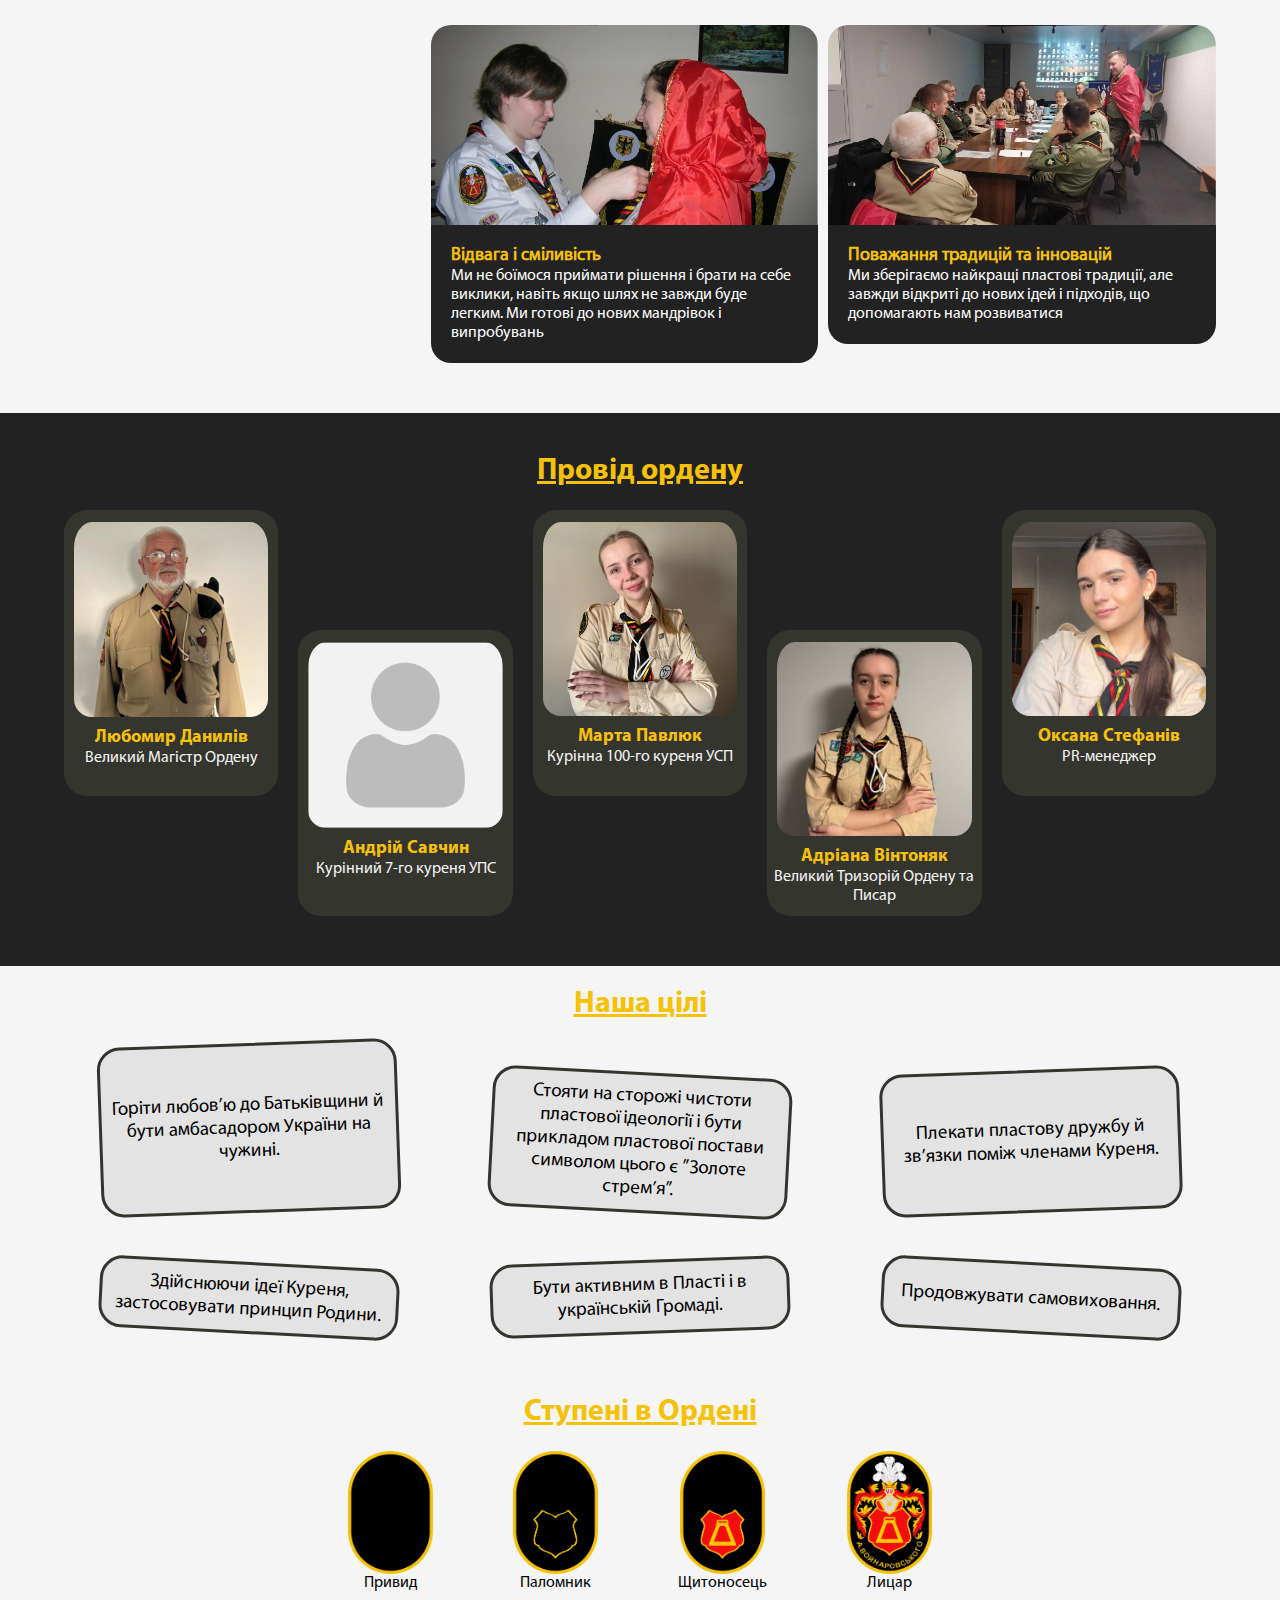
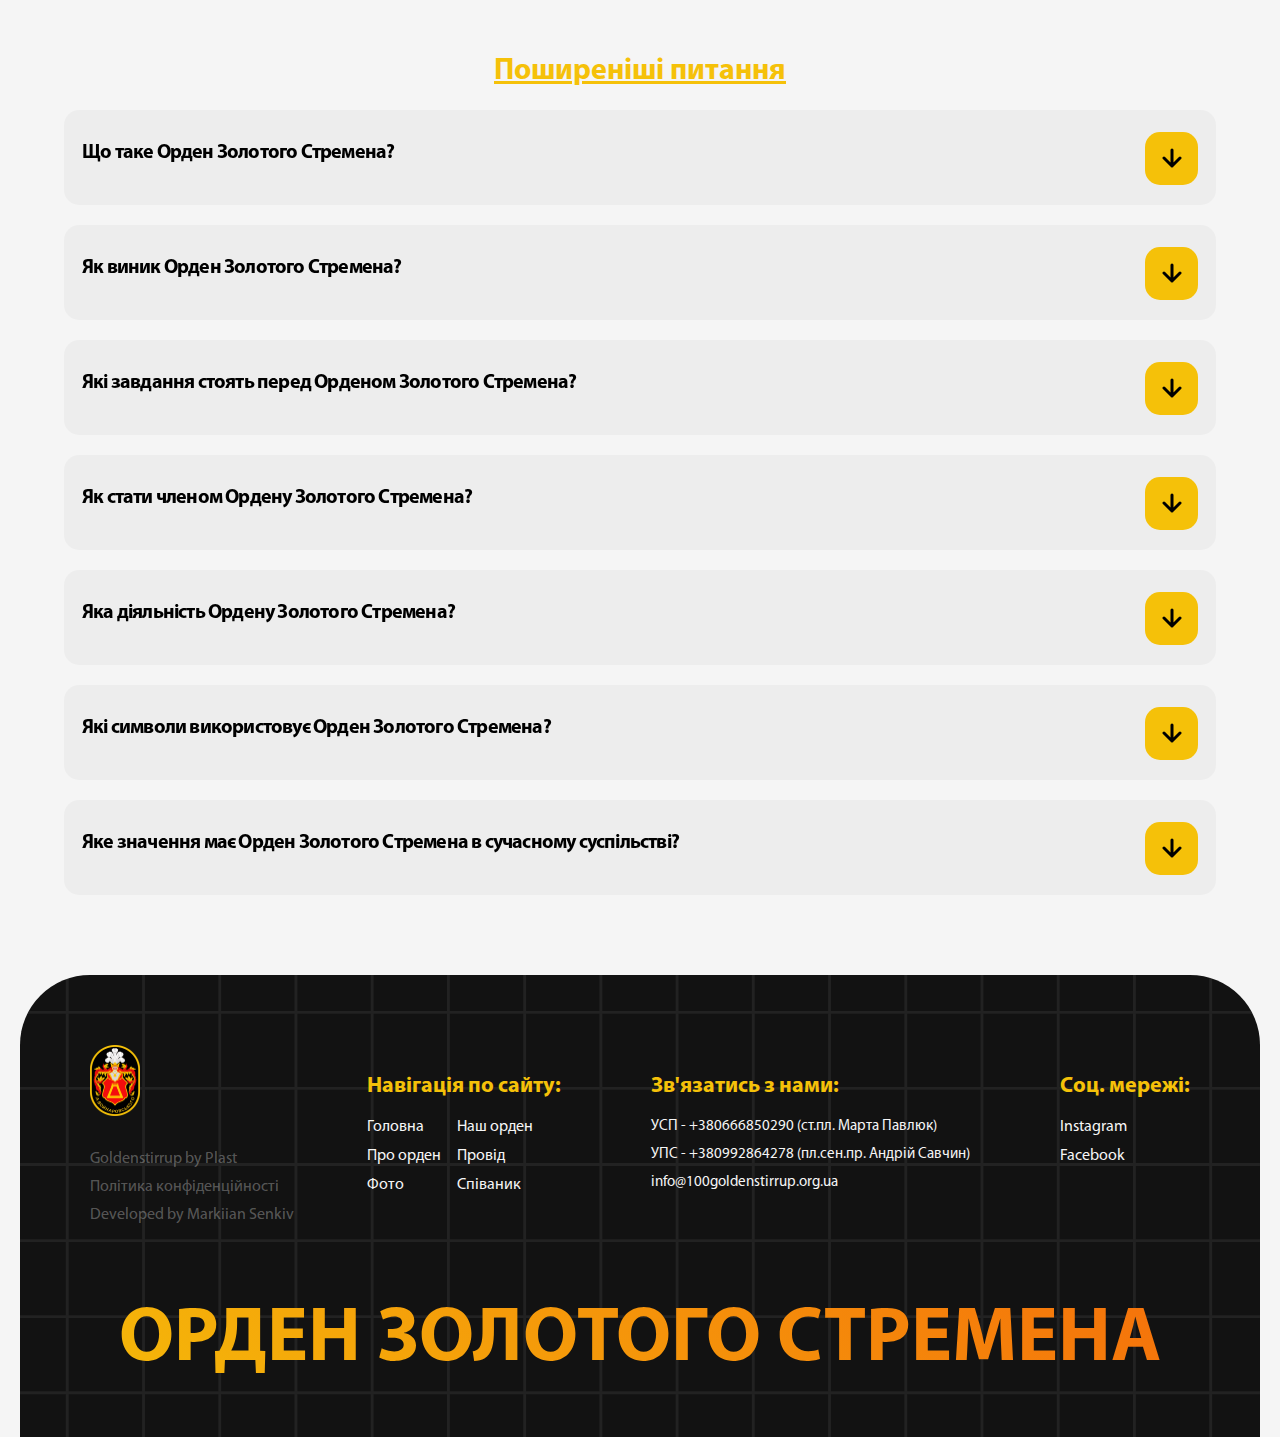
==== commit 897cf644: "add page zvytyaha" ====
--- a/index.html
+++ b/index.html
@@ -48,7 +48,7 @@
           <div class="header__menu-right">
             <ul class="header__menu-list">
               <li class="header__menu-item">
-                <a class="header__menu-link" href="#">Звитягу</a>
+                <a class="header__menu-link" href="./zvytyaha.html">Звитягу</a>
               </li>
               <li class="header__menu-item">
                 <a class="header__menu-link" href="#">Співаник</a>
@@ -317,7 +317,7 @@
           <div class="authors__avart">
             <img
               class="authors__img"
-              src="./img/user.png"
+              src="./img/port_lubomur.jpg"
               alt="Authors Petro"
             />
             <p class="authors__name">Любомир Данилів</p>
@@ -401,9 +401,7 @@
       </section>
       <section class="pravul">
         <div class="pravul__container container">
-          <h2 class="pravul__title">
-            Куренні відзнаки Ордену Золотого Стремена
-          </h2>
+          <h2 class="pravul__title">Ступені в Ордені</h2>
           <div class="pravul__top">
             <div class="pravul__cfg">
               <img
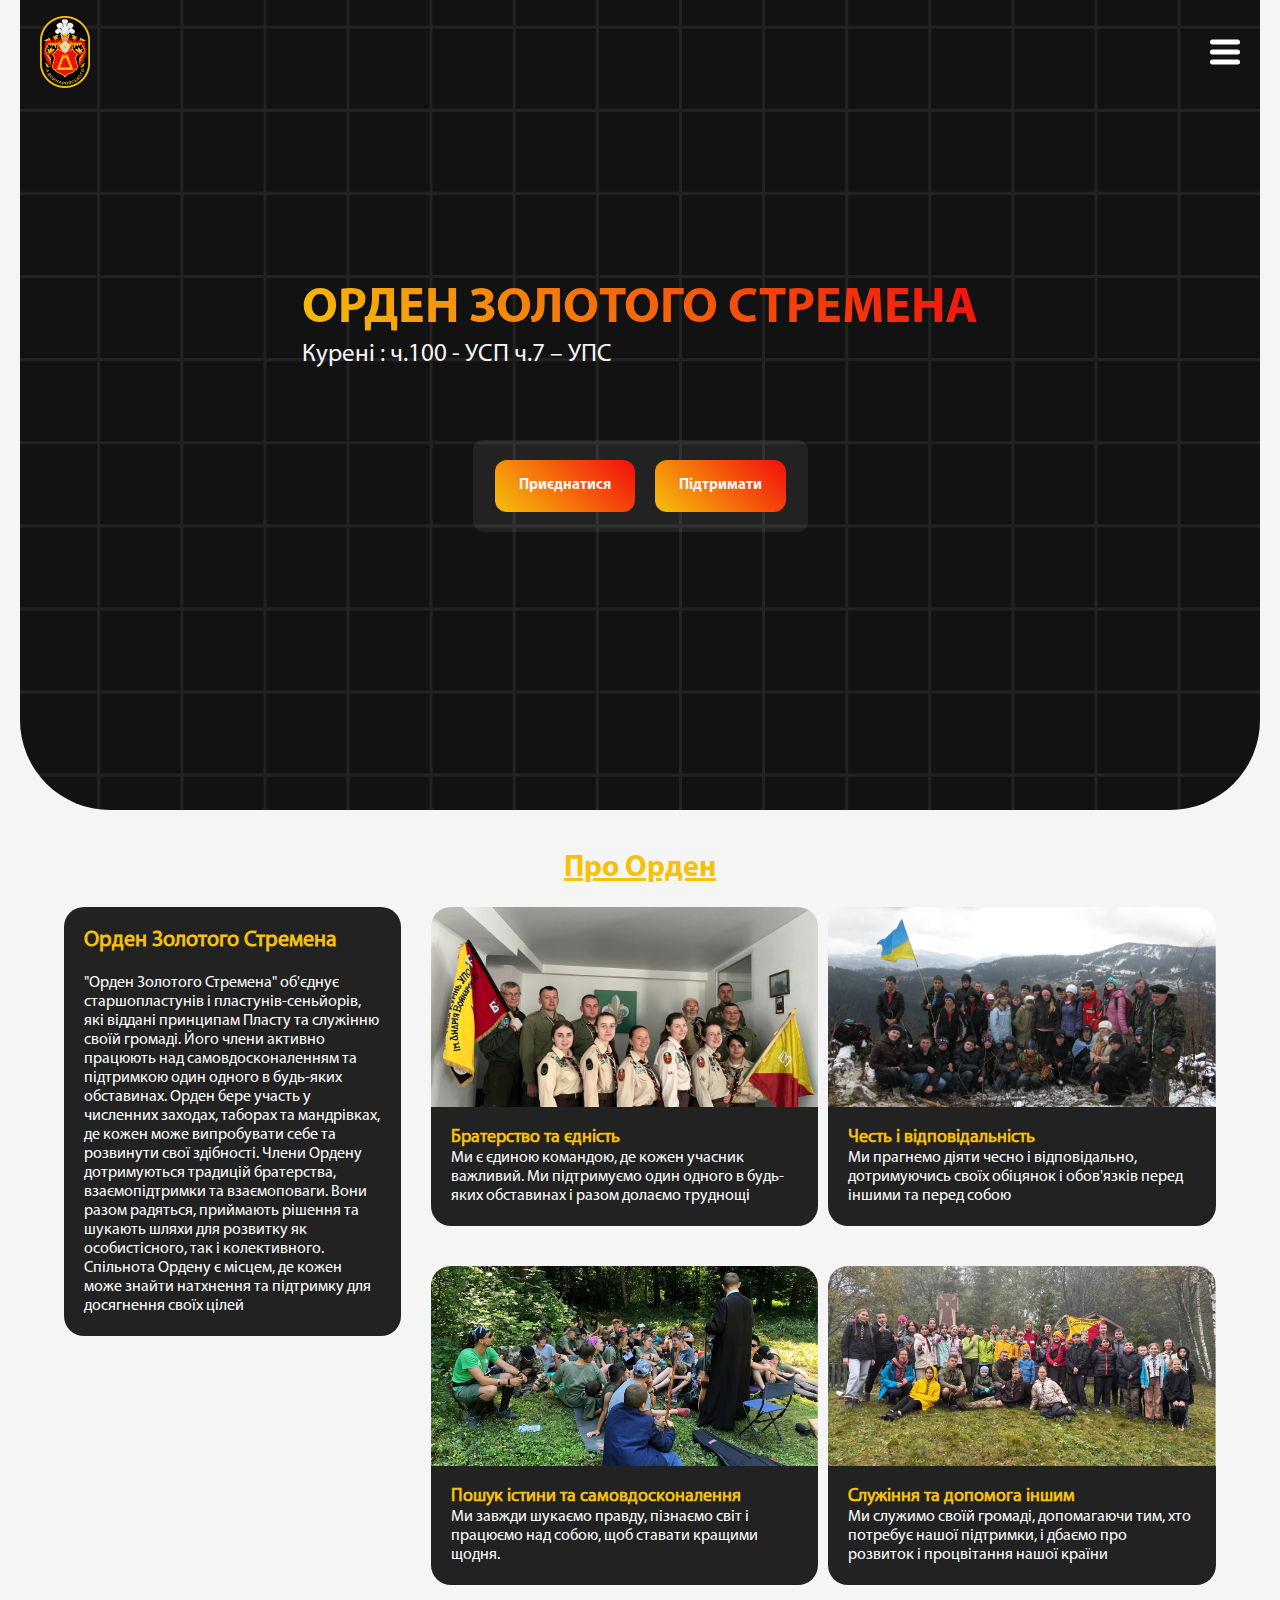
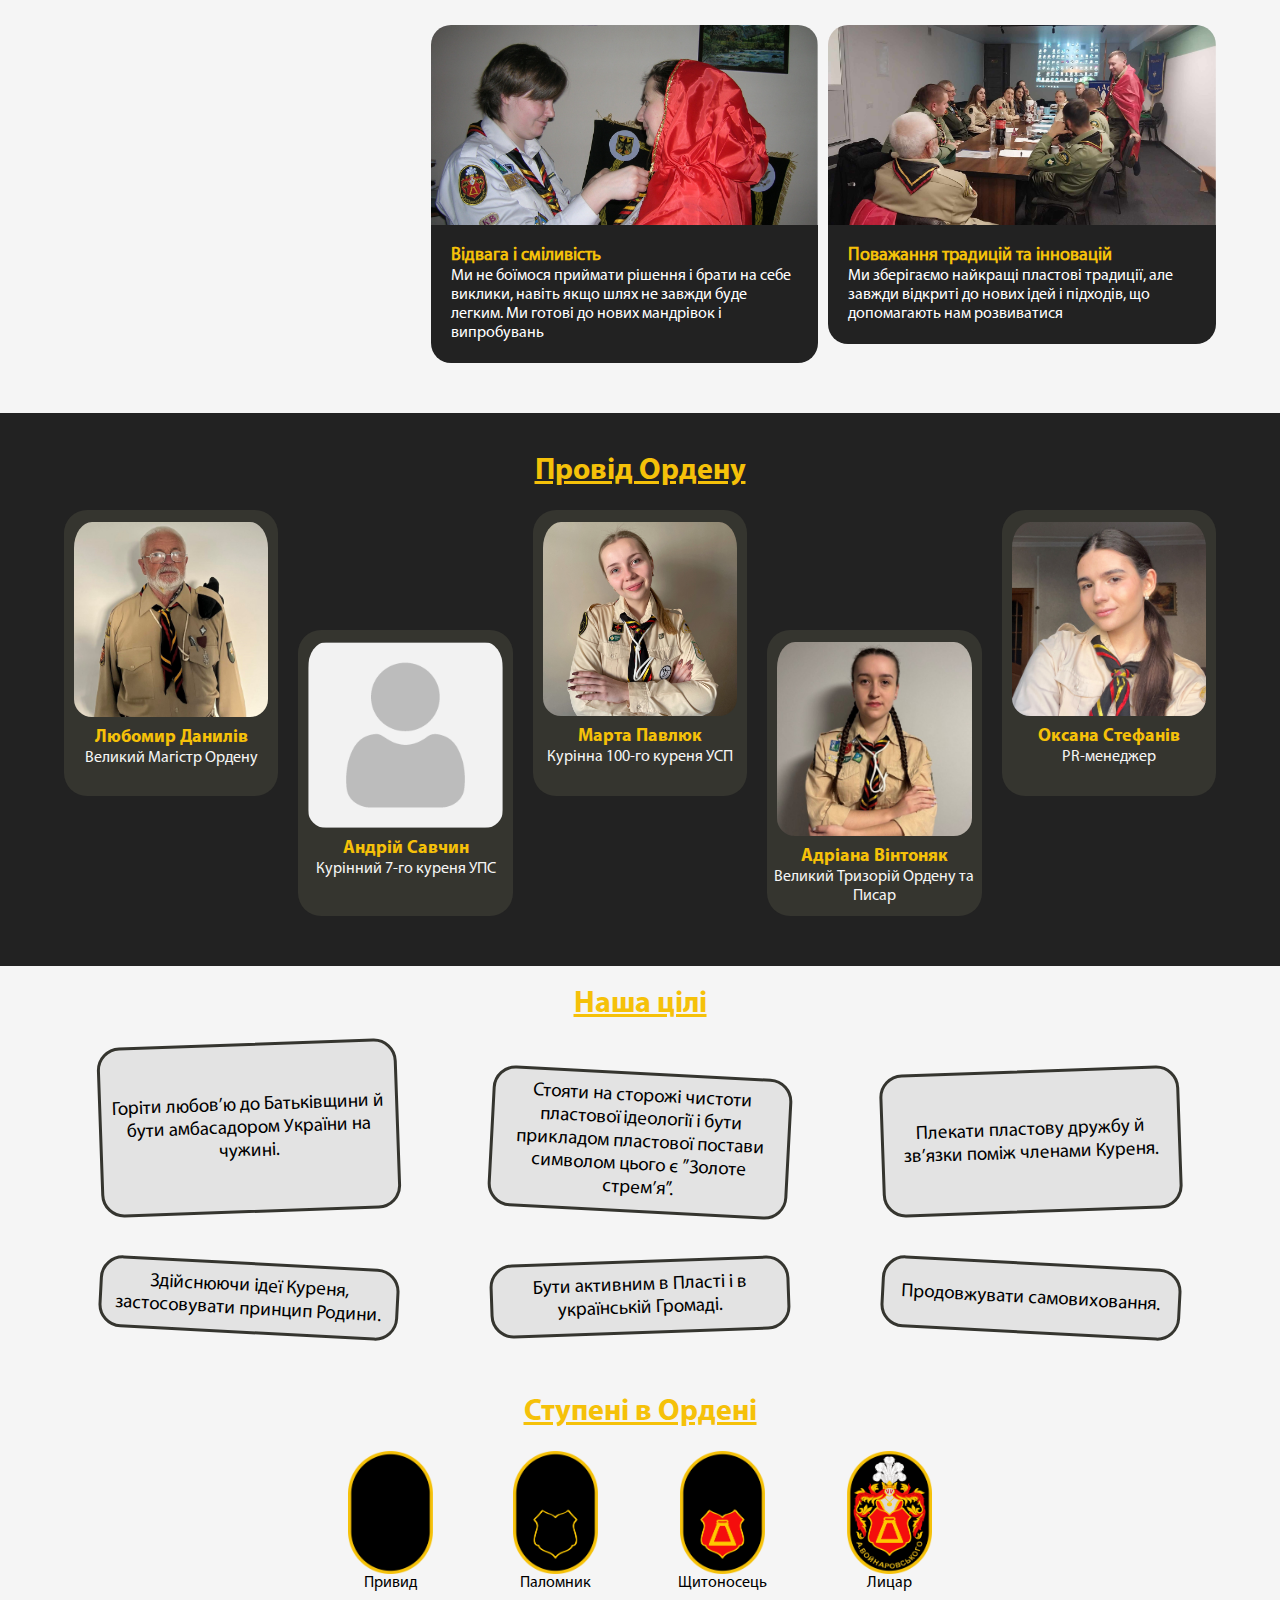
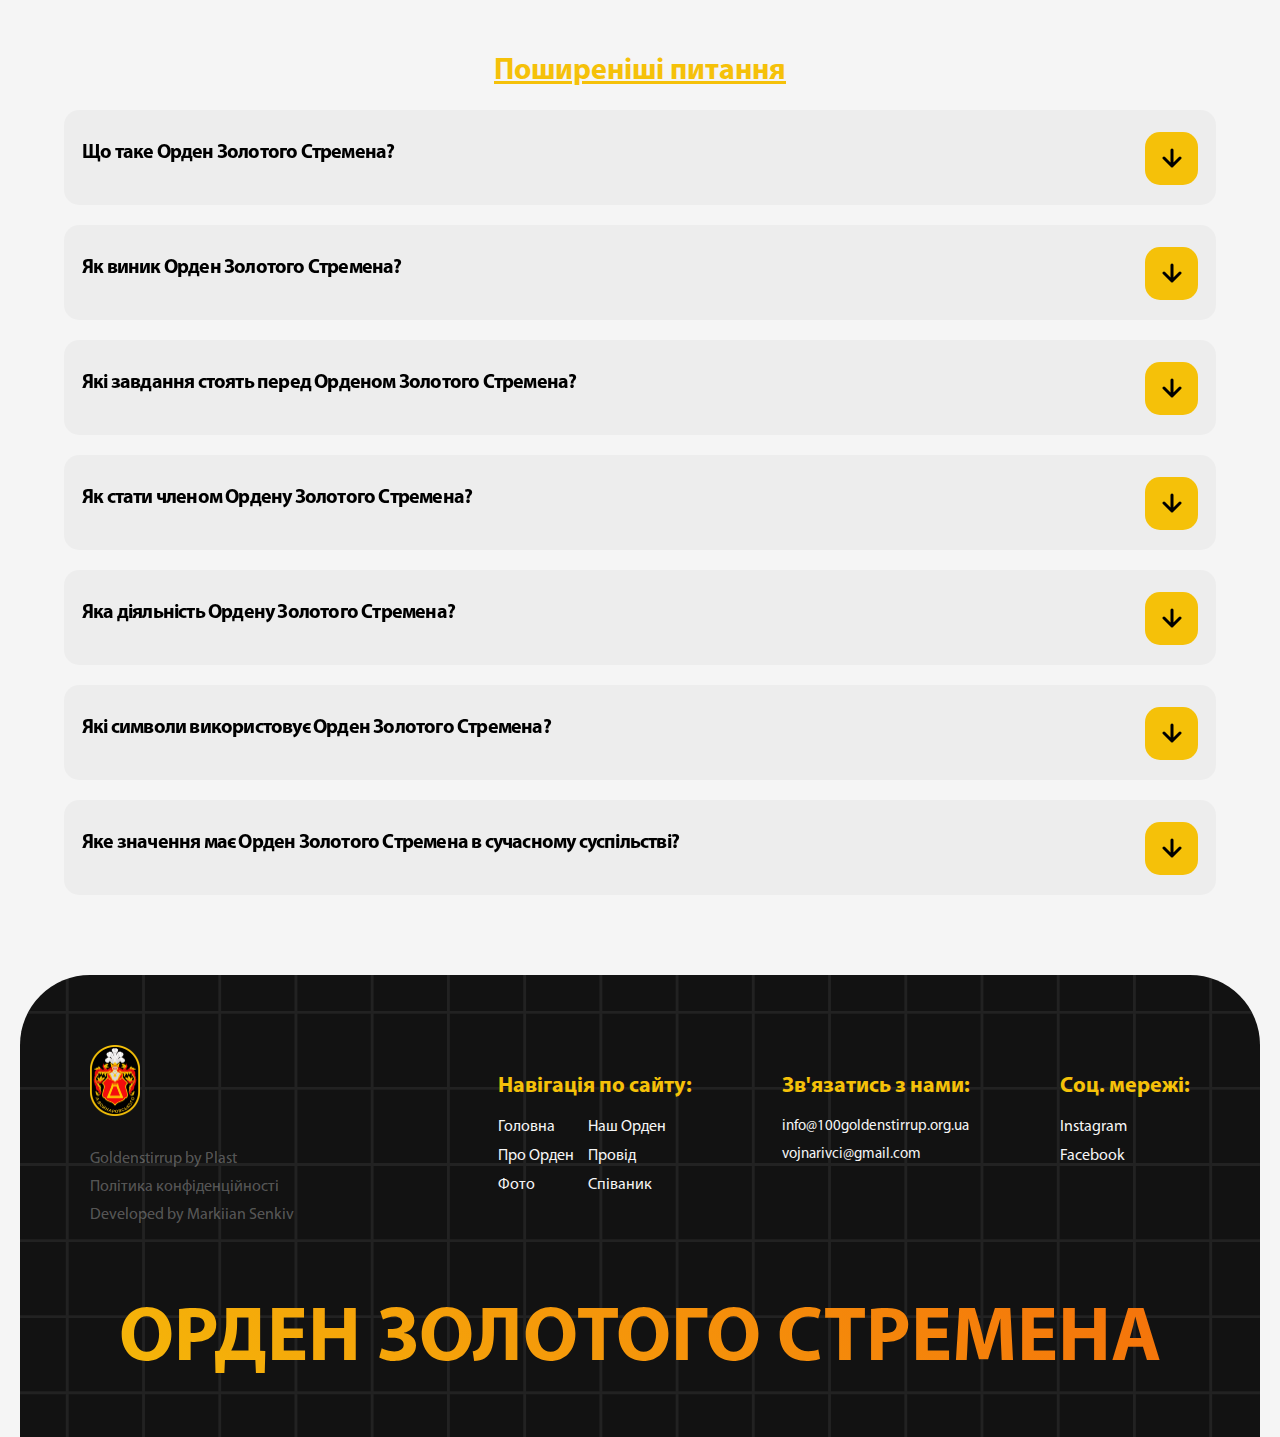
==== commit a3cf1b8e: "update web" ====
--- a/index.html
+++ b/index.html
@@ -19,11 +19,11 @@
           <div class="header__menu-left">
             <ul class="header__menu-list">
               <li class="header__menu-item">
-                <a class="header__menu-link" href="#">Наш орден</a>
+                <a class="header__menu-link" href="#">Наш Орден</a>
               </li>
               <li class="header__menu-item">
                 <a class="header__menu-link" href="./index.html#proorden"
-                  >Про орден</a
+                  >Про Орден</a
                 >
               </li>
               <li class="header__menu-item">
@@ -48,7 +48,7 @@
           <div class="header__menu-right">
             <ul class="header__menu-list">
               <li class="header__menu-item">
-                <a class="header__menu-link" href="./zvytyaha.html">Звитягу</a>
+                <a class="header__menu-link" href="./zvytyaha.html">Табір "Звитяга"</a>
               </li>
               <li class="header__menu-item">
                 <a class="header__menu-link" href="#">Співаник</a>
@@ -176,12 +176,12 @@
         </div>
       </section>
       <section class="details" id="proorden">
-        <h2 class="details__title">Про орден</h2>
+        <h2 class="details__title">Про Орден</h2>
         <div class="details__container container__center">
           <div class="details__con-row">
             <div class="details__left">
               <div class="details__categories">
-                <p class="details__categories-title">Орден золотого стремена</p>
+                <p class="details__categories-title">Орден Золотого Стремена</p>
                 <p class="details__categories-desctrtion">
                   "Орден Золотого Стремена" об'єднує старшопластунів і
                   пластунів-сеньйорів, які віддані принципам Пласту та служінню
@@ -192,7 +192,7 @@
                   здібності. Члени Ордену дотримуються традицій братерства,
                   взаємопідтримки та взаємоповаги. Вони разом радяться,
                   приймають рішення та шукають шляхи для розвитку як
-                  особистісного, так і колективного. Спільнота ордену є місцем,
+                  особистісного, так і колективного. Спільнота Ордену є місцем,
                   де кожен може знайти натхнення та підтримку для досягнення
                   своїх цілей
                 </p>
@@ -312,7 +312,7 @@
         </div>
       </section>
       <section class="authors" id="provid">
-        <h2 class="authors__title">Провід ордену</h2>
+        <h2 class="authors__title">Провід Ордену</h2>
         <div class="authors__container container__center">
           <div class="authors__avart">
             <img
@@ -541,12 +541,12 @@
                   </li>
                   <li class="footer__menu-item">
                     <a href aria-current="page" class="footer__text"
-                      >Наш орден</a
+                      >Наш Орден</a
                     >
                   </li>
                   <li class="footer__menu-item">
                     <a href aria-current="page" class="footer__text"
-                      >Про орден</a
+                      >Про Орден</a
                     >
                   </li>
                   <li class="footer__menu-item">
@@ -566,13 +566,14 @@
             <div class="footer__column">
               <div class="footer__title">Зв'язатись з нами:</div>
               <div class="footer__connect">
-                <a href="tel:+380666850290" class="footer__info"
-                  >УСП - +380666850290 (ст.пл. Марта Павлюк)</a
+                <a
+                  href="mailto:info@100goldenstirrup.org.ua"
+                  class="footer__info"
+                  >info@100goldenstirrup.org.ua</a
                 >
-                <a href="tel:+380992864278" class="footer__info"
-                  >УПС - +380992864278 (пл.сен.пр. Андрій Савчин)</a
+                <a href="mailto:vojnarivci@gmail.com" class="footer__info"
+                  >vojnarivci@gmail.com</a
                 >
-                <a href="" class="footer__info">info@100goldenstirrup.org.ua</a>
               </div>
             </div>
             <div class="footer__column">
@@ -602,7 +603,7 @@
               >
             </div>
           </div>
-          <a href="#" class="footer__word">Орден золотого стремена</a>
+          <a href="#" class="footer__word">Орден Золотого Стремена</a>
         </div>
       </div>
     </footer>
